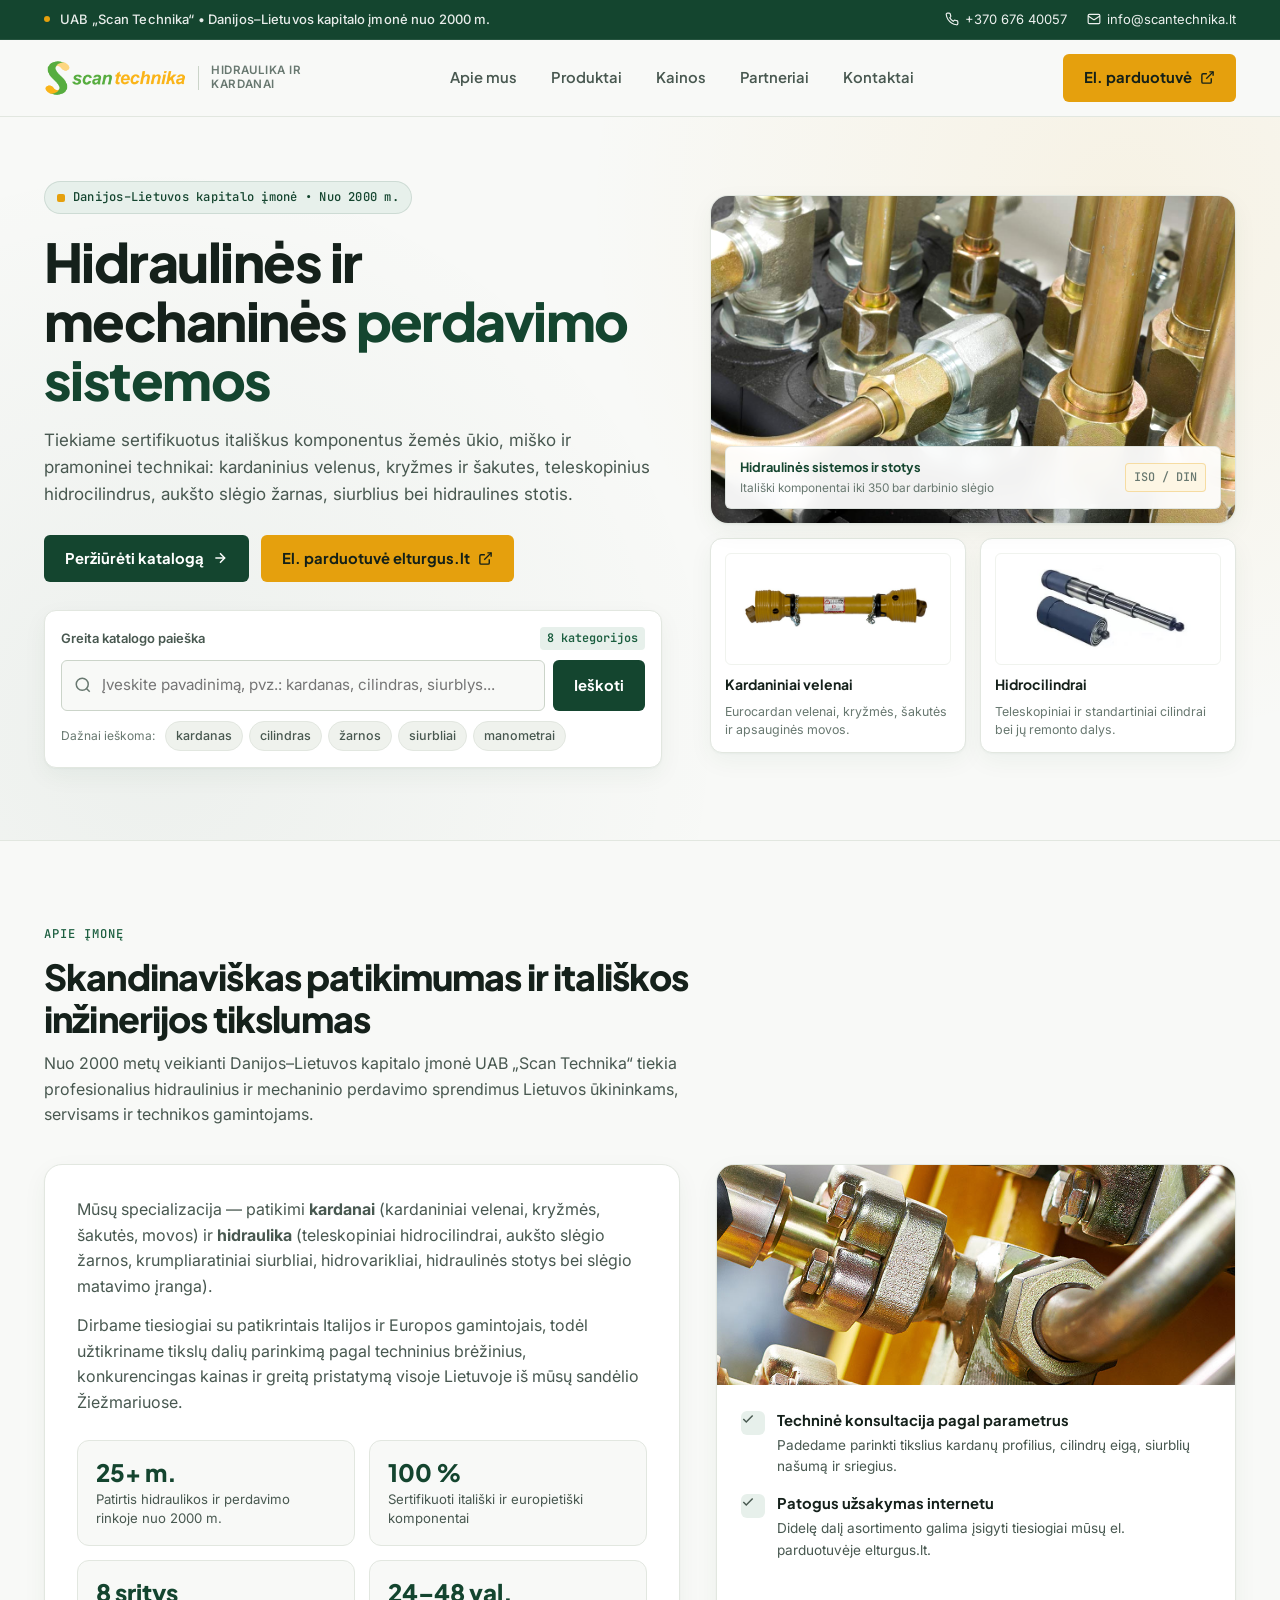
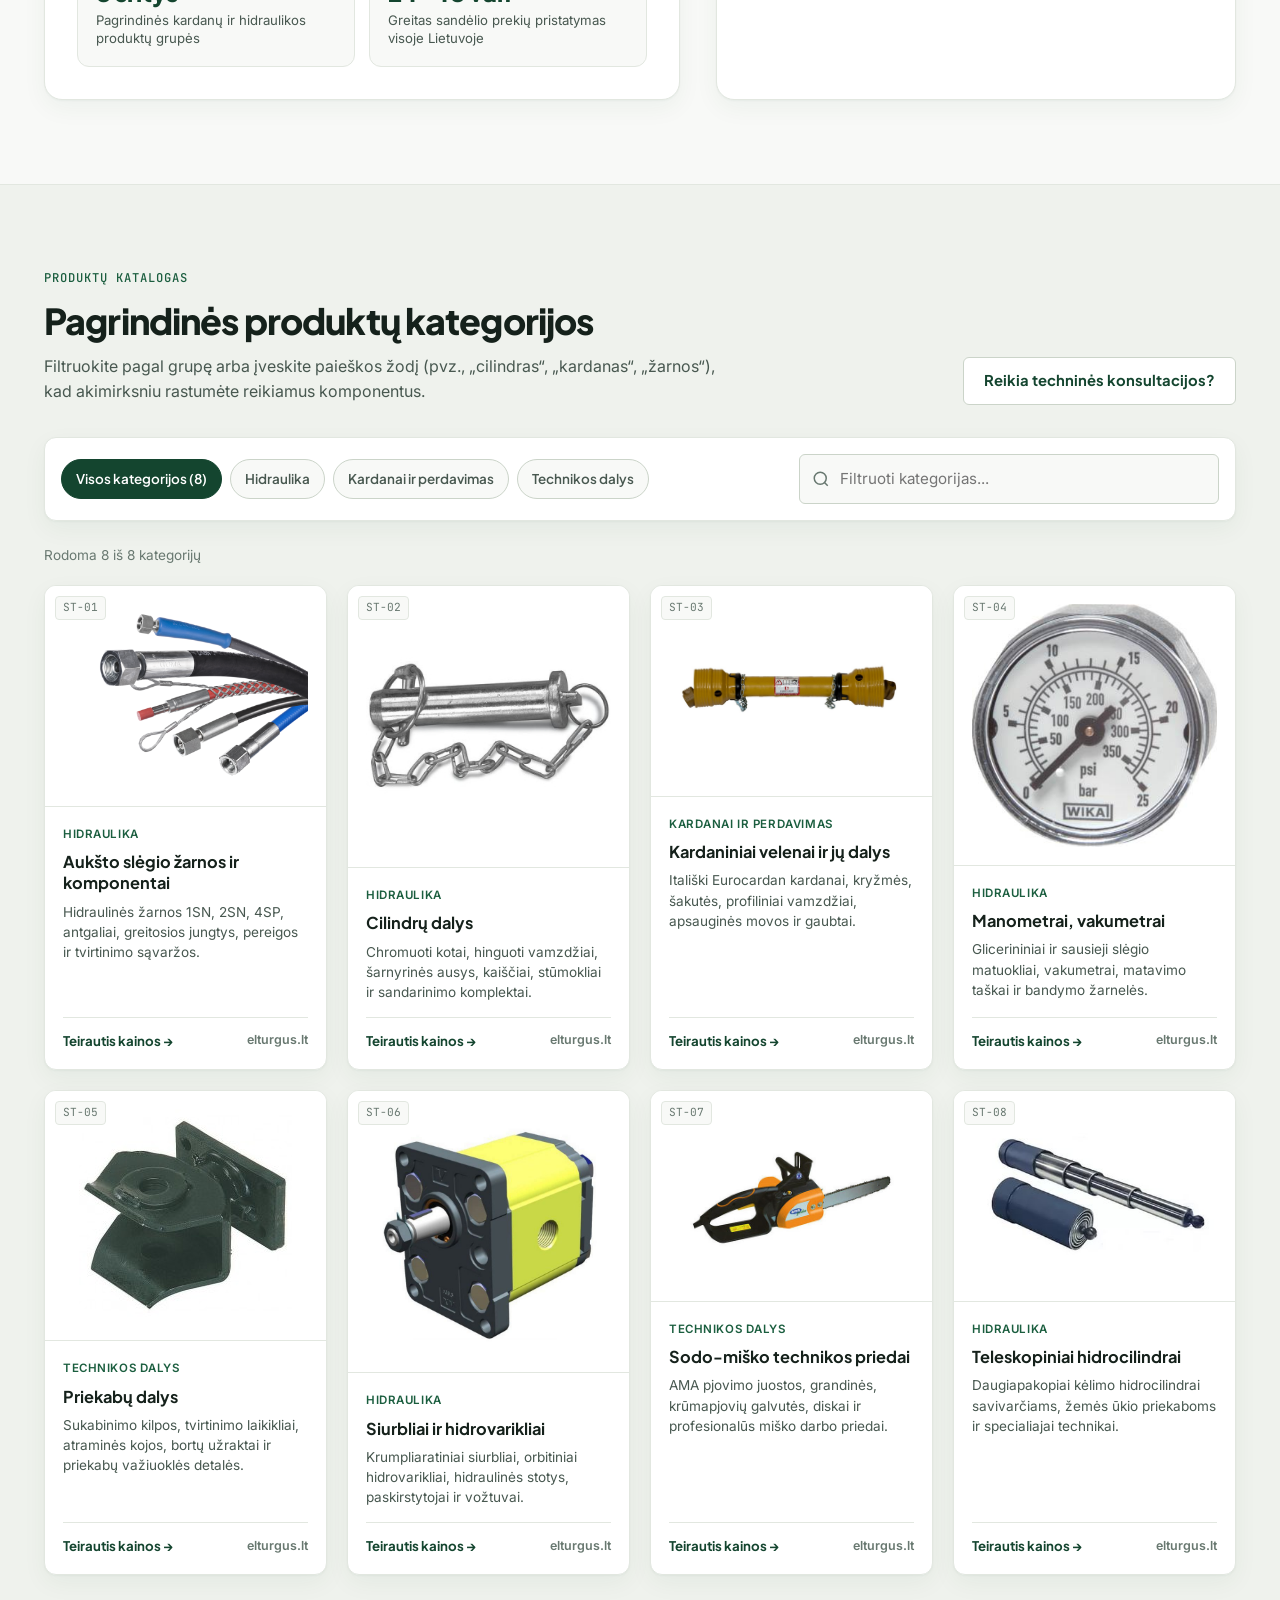
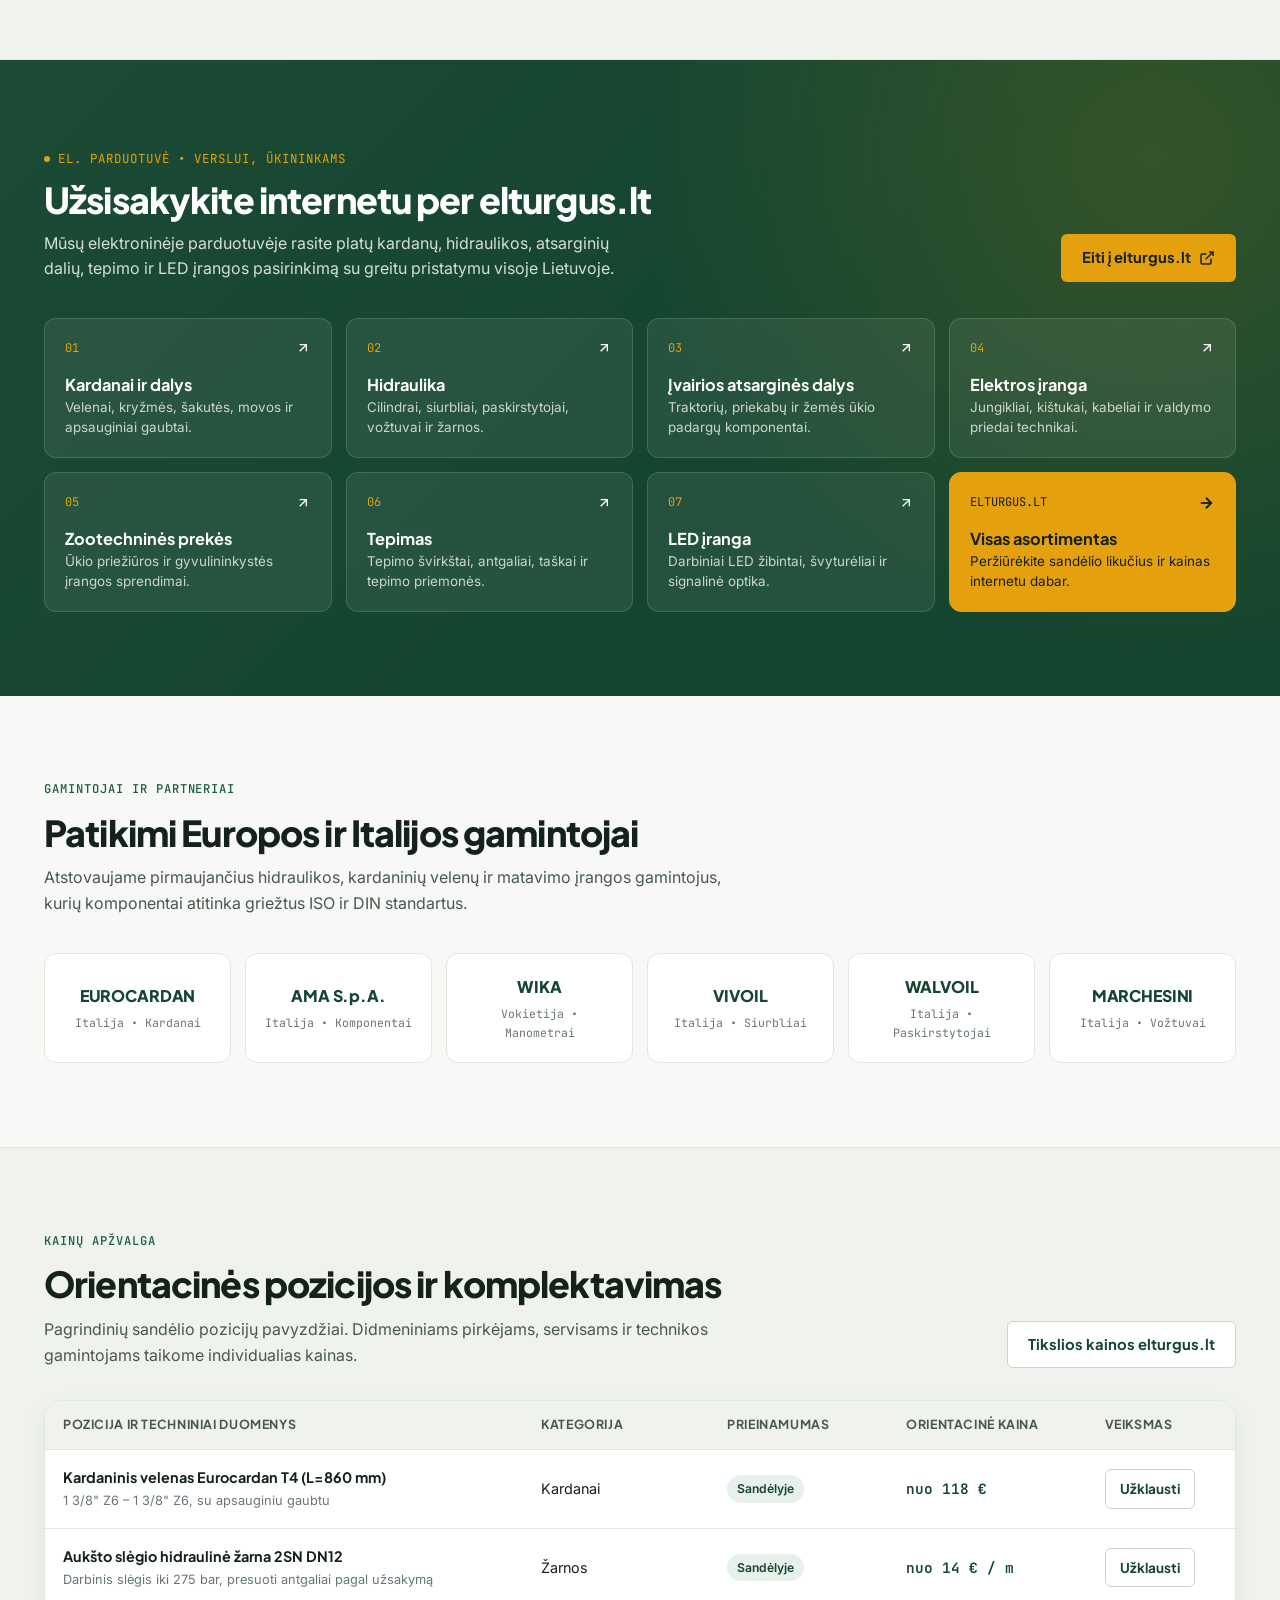
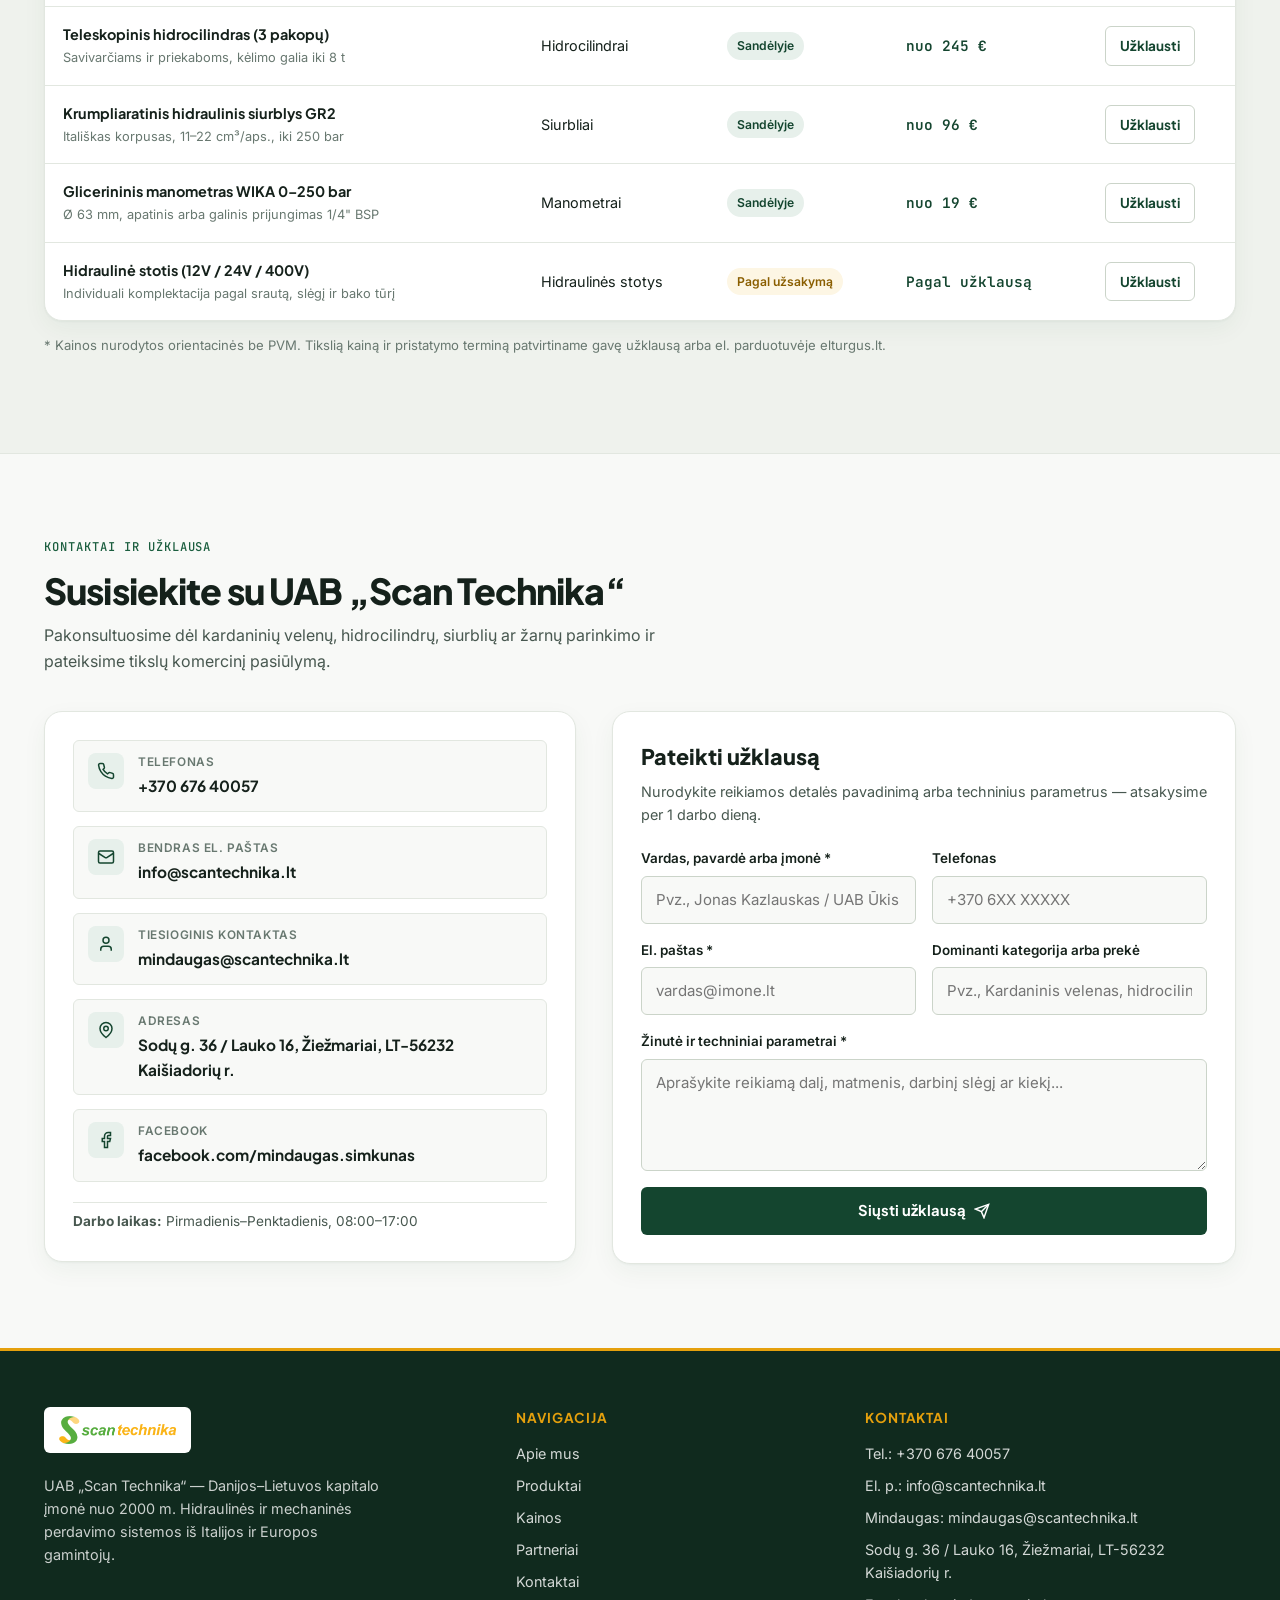
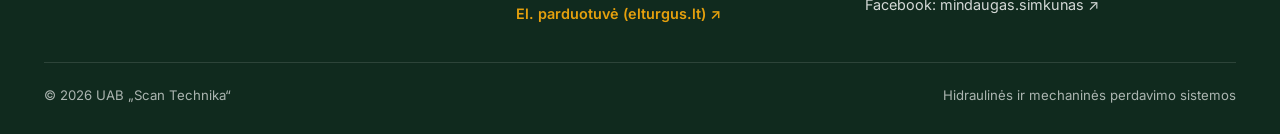
==== variant-2-nordic/index.html @ 7c540384 "Scantechnika 4 design concepts preview" ====
<!DOCTYPE html>
<html lang="lt">
<head>
  <meta charset="UTF-8" />
  <meta name="viewport" content="width=device-width, initial-scale=1.0" />
  <title>UAB „Scan Technika“ — Hidraulinės ir mechaninės perdavimo sistemos</title>
  <meta name="description" content="UAB „Scan Technika“ — Danijos–Lietuvos kapitalo įmonė nuo 2000 m. Itališki hidraulikos komponentai, kardaniniai velenai, hidrocilindrai, aukšto slėgio žarnos ir siurbliai." />
  <link rel="preconnect" href="https://fonts.googleapis.com" />
  <link rel="preconnect" href="https://fonts.gstatic.com" crossorigin />
  <link href="https://fonts.googleapis.com/css2?family=Inter:wght@400;500;600&family=JetBrains+Mono:wght@400;500&family=Plus+Jakarta+Sans:wght@500;600;700;800&display=swap" rel="stylesheet" />
  <style>
    :root {
      --bg-canvas: #F8F9F7;
      --bg-surface: #FFFFFF;
      --bg-stone: #EFF2ED;
      --bg-sage: #E7F0EB;
      --green-deep: #14452F;
      --green-mid: #1B5E3F;
      --green-soft: #26734F;
      --amber: #E5A00D;
      --amber-hover: #CC8D08;
      --amber-tint: #FDF6E4;
      --ink-primary: #15211B;
      --ink-secondary: #485850;
      --ink-muted: #687870;
      --border-light: #E2E7E0;
      --border-strong: #CBD4C9;
      --radius-sm: 6px;
      --radius-md: 12px;
      --radius-lg: 18px;
      --shadow-card: 0 1px 2px rgba(20, 69, 47, 0.04), 0 8px 24px rgba(20, 69, 47, 0.05);
      --shadow-hover: 0 12px 32px rgba(20, 69, 47, 0.11);
      --font-display: 'Plus Jakarta Sans', -apple-system, BlinkMacSystemFont, 'Segoe UI', sans-serif;
      --font-body: 'Inter', -apple-system, BlinkMacSystemFont, 'Segoe UI', sans-serif;
      --font-mono: 'JetBrains Mono', ui-monospace, SFMono-Regular, monospace;
      --container: 1240px;
    }

    *, *::before, *::after {
      box-sizing: border-box;
    }

    html {
      scroll-behavior: smooth;
      -webkit-text-size-adjust: 100%;
    }

    body {
      margin: 0;
      font-family: var(--font-body);
      color: var(--ink-primary);
      background-color: var(--bg-canvas);
      line-height: 1.6;
      overflow-x: hidden;
    }

    img {
      max-width: 100%;
      height: auto;
      display: block;
    }

    a {
      color: inherit;
      text-decoration: none;
    }

    button, input, select, textarea {
      font: inherit;
    }

    .container {
      width: 100%;
      max-width: var(--container);
      margin-inline: auto;
      padding-inline: 24px;
    }

    /* Skip link */
    .skip-link {
      position: absolute;
      left: -9999px;
      top: 0;
      background: var(--green-deep);
      color: #fff;
      padding: 10px 16px;
      z-index: 1000;
      font-weight: 600;
    }
    .skip-link:focus {
      left: 16px;
      top: 16px;
      border-radius: var(--radius-sm);
    }

    /* Top utility strip */
    .topbar {
      background-color: var(--green-deep);
      color: rgba(255, 255, 255, 0.9);
      font-size: 0.8125rem;
      border-bottom: 1px solid rgba(255, 255, 255, 0.08);
    }

    .topbar-inner {
      display: flex;
      align-items: center;
      justify-content: space-between;
      gap: 16px;
      padding-block: 9px;
      flex-wrap: wrap;
    }

    .topbar-heritage {
      display: inline-flex;
      align-items: center;
      gap: 10px;
      font-weight: 500;
      letter-spacing: 0.01em;
    }

    .topbar-dot {
      width: 6px;
      height: 6px;
      border-radius: 50%;
      background: var(--amber);
      flex-shrink: 0;
    }

    .topbar-contacts {
      display: flex;
      align-items: center;
      gap: 20px;
      flex-wrap: wrap;
    }

    .topbar-link {
      display: inline-flex;
      align-items: center;
      gap: 6px;
      color: rgba(255, 255, 255, 0.92);
      transition: color 0.18s ease;
    }

    .topbar-link:hover {
      color: var(--amber);
    }

    /* Header */
    .site-header {
      position: sticky;
      top: 0;
      z-index: 100;
      background: rgba(248, 249, 247, 0.94);
      backdrop-filter: blur(12px);
      -webkit-backdrop-filter: blur(12px);
      border-bottom: 1px solid var(--border-light);
    }

    .header-inner {
      display: flex;
      align-items: center;
      justify-content: space-between;
      gap: 24px;
      min-height: 76px;
    }

    .brand {
      display: inline-flex;
      align-items: center;
      gap: 12px;
      flex-shrink: 0;
    }

    .brand img {
      height: 36px;
      width: auto;
      object-fit: contain;
    }

    .brand-divider {
      width: 1px;
      height: 24px;
      background: var(--border-strong);
      display: none;
    }

    .brand-sub {
      font-size: 0.72rem;
      font-weight: 600;
      color: var(--ink-muted);
      letter-spacing: 0.04em;
      text-transform: uppercase;
      line-height: 1.2;
      display: none;
    }

    @media (min-width: 1120px) {
      .brand-divider, .brand-sub {
        display: block;
      }
    }

    .desktop-nav {
      display: none;
      align-items: center;
      gap: 6px;
    }

    .desktop-nav a {
      padding: 8px 14px;
      font-family: var(--font-display);
      font-size: 0.925rem;
      font-weight: 600;
      color: var(--ink-secondary);
      border-radius: var(--radius-sm);
      transition: color 0.18s ease, background-color 0.18s ease;
    }

    .desktop-nav a:hover,
    .desktop-nav a:focus-visible {
      color: var(--green-deep);
      background-color: var(--bg-sage);
      outline: none;
    }

    .header-actions {
      display: flex;
      align-items: center;
      gap: 12px;
    }

    /* Buttons */
    .btn {
      display: inline-flex;
      align-items: center;
      justify-content: center;
      gap: 8px;
      padding: 11px 20px;
      font-family: var(--font-display);
      font-size: 0.925rem;
      font-weight: 700;
      border-radius: var(--radius-sm);
      border: 1px solid transparent;
      cursor: pointer;
      transition: background-color 0.18s ease, color 0.18s ease, border-color 0.18s ease, transform 0.15s ease, box-shadow 0.18s ease;
      white-space: nowrap;
    }

    .btn:focus-visible {
      outline: 2px solid var(--green-deep);
      outline-offset: 2px;
    }

    .btn-primary {
      background-color: var(--green-deep);
      color: #FFFFFF;
    }

    .btn-primary:hover {
      background-color: var(--green-mid);
      transform: translateY(-1px);
      box-shadow: 0 6px 16px rgba(20, 69, 47, 0.18);
    }

    .btn-amber {
      background-color: var(--amber);
      color: #142018;
    }

    .btn-amber:hover {
      background-color: var(--amber-hover);
      transform: translateY(-1px);
      box-shadow: 0 6px 18px rgba(229, 160, 13, 0.28);
    }

    .btn-outline {
      background-color: var(--bg-surface);
      color: var(--green-deep);
      border-color: var(--border-strong);
    }

    .btn-outline:hover {
      border-color: var(--green-deep);
      background-color: var(--bg-sage);
    }

    .btn-sm {
      padding: 8px 14px;
      font-size: 0.85rem;
    }

    .header-eshop-desktop {
      display: none;
    }

    /* Hamburger button */
    .menu-toggle {
      display: inline-flex;
      align-items: center;
      justify-content: center;
      width: 44px;
      height: 44px;
      border-radius: var(--radius-sm);
      border: 1px solid var(--border-strong);
      background: var(--bg-surface);
      color: var(--green-deep);
      cursor: pointer;
      transition: background-color 0.18s ease, border-color 0.18s ease;
    }

    .menu-toggle:hover {
      background: var(--bg-sage);
      border-color: var(--green-deep);
    }

    .menu-toggle svg {
      width: 22px;
      height: 22px;
    }

    @media (min-width: 960px) {
      .desktop-nav {
        display: flex;
      }
      .header-eshop-desktop {
        display: inline-flex;
      }
      .menu-toggle {
        display: none;
      }
    }

    /* Mobile drawer */
    .mobile-drawer {
      display: none;
      background: var(--bg-surface);
      border-bottom: 1px solid var(--border-light);
      box-shadow: 0 18px 36px rgba(20, 69, 47, 0.12);
    }

    .mobile-drawer.is-open {
      display: block;
    }

    .mobile-nav-list {
      list-style: none;
      margin: 0;
      padding: 16px 0;
      display: flex;
      flex-direction: column;
      gap: 4px;
    }

    .mobile-nav-list a {
      display: block;
      padding: 12px 14px;
      font-family: var(--font-display);
      font-weight: 600;
      font-size: 1rem;
      color: var(--ink-primary);
      border-radius: var(--radius-sm);
    }

    .mobile-nav-list a:hover {
      background: var(--bg-sage);
      color: var(--green-deep);
    }

    .mobile-drawer-actions {
      display: flex;
      flex-direction: column;
      gap: 10px;
      padding: 12px 0 22px;
      border-top: 1px solid var(--border-light);
    }

    .mobile-drawer-actions .btn {
      width: 100%;
    }

    /* Hero section */
    .hero {
      padding-block: 44px 56px;
      border-bottom: 1px solid var(--border-light);
      background:
        radial-gradient(circle at 88% 12%, rgba(229, 160, 13, 0.08), transparent 42%),
        radial-gradient(circle at 12% 85%, rgba(20, 69, 47, 0.05), transparent 45%),
        var(--bg-canvas);
    }

    @media (min-width: 960px) {
      .hero {
        padding-block: 64px 72px;
      }
    }

    .hero-grid {
      display: grid;
      grid-template-columns: 1fr;
      gap: 40px;
      align-items: center;
    }

    @media (min-width: 960px) {
      .hero-grid {
        grid-template-columns: 1.08fr 0.92fr;
        gap: 48px;
      }
    }

    .eyebrow {
      display: inline-flex;
      align-items: center;
      gap: 8px;
      padding: 6px 12px;
      border-radius: 999px;
      background: var(--bg-sage);
      color: var(--green-deep);
      font-family: var(--font-mono);
      font-size: 0.76rem;
      font-weight: 500;
      letter-spacing: 0.02em;
      margin-bottom: 18px;
      border: 1px solid rgba(20, 69, 47, 0.12);
    }

    .eyebrow-bar {
      width: 8px;
      height: 8px;
      border-radius: 2px;
      background: var(--amber);
    }

    .hero h1 {
      margin: 0 0 18px;
      font-family: var(--font-display);
      font-size: clamp(2rem, 4.2vw, 3.35rem);
      font-weight: 800;
      line-height: 1.1;
      letter-spacing: -0.028em;
      color: var(--ink-primary);
    }

    .hero h1 span {
      color: var(--green-deep);
    }

    .hero-lead {
      margin: 0 0 26px;
      font-size: 1.0625rem;
      color: var(--ink-secondary);
      max-width: 56ch;
    }

    .hero-ctas {
      display: flex;
      flex-wrap: wrap;
      gap: 12px;
      margin-bottom: 28px;
    }

    /* Hero live search box */
    .hero-search-card {
      background: var(--bg-surface);
      border: 1px solid var(--border-light);
      border-radius: var(--radius-md);
      padding: 16px;
      box-shadow: var(--shadow-card);
    }

    .hero-search-label {
      display: flex;
      align-items: center;
      justify-content: space-between;
      gap: 8px;
      font-size: 0.8125rem;
      font-weight: 600;
      color: var(--ink-secondary);
      margin-bottom: 10px;
    }

    .hero-search-label code {
      font-family: var(--font-mono);
      font-size: 0.74rem;
      color: var(--green-mid);
      background: var(--bg-sage);
      padding: 2px 7px;
      border-radius: 4px;
    }

    .search-input-row {
      display: flex;
      gap: 8px;
      align-items: stretch;
    }

    .search-field-wrap {
      position: relative;
      flex: 1;
      min-width: 0;
    }

    .search-icon {
      position: absolute;
      left: 13px;
      top: 50%;
      transform: translateY(-50%);
      width: 18px;
      height: 18px;
      color: var(--ink-muted);
      pointer-events: none;
    }

    .search-input {
      width: 100%;
      padding: 12px 14px 12px 40px;
      border: 1px solid var(--border-strong);
      border-radius: var(--radius-sm);
      background: var(--bg-canvas);
      color: var(--ink-primary);
      font-size: 0.95rem;
      transition: border-color 0.18s ease, background-color 0.18s ease, box-shadow 0.18s ease;
    }

    .search-input:focus {
      outline: none;
      border-color: var(--green-deep);
      background: #FFFFFF;
      box-shadow: 0 0 0 3px rgba(20, 69, 47, 0.12);
    }

    .quick-tags {
      display: flex;
      flex-wrap: wrap;
      align-items: center;
      gap: 6px;
      margin-top: 10px;
    }

    .quick-tags-label {
      font-size: 0.75rem;
      color: var(--ink-muted);
      margin-right: 4px;
    }

    .tag-chip {
      border: 1px solid var(--border-light);
      background: var(--bg-stone);
      color: var(--ink-secondary);
      font-size: 0.78rem;
      font-weight: 500;
      padding: 4px 10px;
      border-radius: 999px;
      cursor: pointer;
      transition: background-color 0.15s ease, color 0.15s ease, border-color 0.15s ease;
    }

    .tag-chip:hover {
      background: var(--bg-sage);
      color: var(--green-deep);
      border-color: rgba(20, 69, 47, 0.25);
    }

    /* Hero visual composition */
    .hero-visual {
      display: grid;
      grid-template-columns: 1fr 1fr;
      gap: 14px;
    }

    .hero-photo-main {
      grid-column: 1 / -1;
      position: relative;
      border-radius: var(--radius-lg);
      overflow: hidden;
      background: #FFFFFF;
      border: 1px solid var(--border-light);
      box-shadow: var(--shadow-card);
      aspect-ratio: 16 / 10;
    }

    .hero-photo-main img {
      width: 100%;
      height: 100%;
      object-fit: cover;
      filter: brightness(1.03) contrast(1.02);
    }

    .hero-photo-caption {
      position: absolute;
      left: 14px;
      right: 14px;
      bottom: 14px;
      display: flex;
      align-items: center;
      justify-content: space-between;
      gap: 12px;
      padding: 10px 14px;
      background: rgba(255, 255, 255, 0.94);
      backdrop-filter: blur(8px);
      border-radius: var(--radius-sm);
      border: 1px solid rgba(20, 69, 47, 0.1);
      font-size: 0.8rem;
    }

    .hero-photo-caption strong {
      font-family: var(--font-display);
      color: var(--green-deep);
      display: block;
    }

    .hero-photo-caption span {
      color: var(--ink-muted);
      font-size: 0.74rem;
    }

    .hero-badge-mono {
      font-family: var(--font-mono);
      font-size: 0.72rem;
      font-weight: 500;
      background: var(--amber-tint);
      color: #8A5E00;
      padding: 4px 8px;
      border-radius: 4px;
      border: 1px solid rgba(229, 160, 13, 0.3);
      white-space: nowrap;
    }

    .hero-mini-card {
      background: var(--bg-surface);
      border: 1px solid var(--border-light);
      border-radius: var(--radius-md);
      padding: 14px;
      box-shadow: var(--shadow-card);
      display: flex;
      flex-direction: column;
      gap: 10px;
    }

    .hero-mini-stage {
      background: #FFFFFF;
      border-radius: var(--radius-sm);
      height: 112px;
      display: flex;
      align-items: center;
      justify-content: center;
      padding: 8px;
      border: 1px solid #F0F3EE;
    }

    .hero-mini-stage img {
      max-height: 100%;
      max-width: 100%;
      object-fit: contain;
    }

    .hero-mini-card h2 {
      margin: 0;
      font-family: var(--font-display);
      font-size: 0.875rem;
      font-weight: 700;
      color: var(--ink-primary);
      line-height: 1.3;
    }

    .hero-mini-card p {
      margin: 0;
      font-size: 0.775rem;
      color: var(--ink-muted);
      line-height: 1.4;
    }

    /* Section chrome */
    .section {
      padding-block: 64px;
    }

    @media (min-width: 960px) {
      .section {
        padding-block: 84px;
      }
    }

    .section-stone {
      background: var(--bg-stone);
      border-top: 1px solid var(--border-light);
      border-bottom: 1px solid var(--border-light);
    }

    .section-header {
      display: flex;
      flex-direction: column;
      gap: 12px;
      margin-bottom: 36px;
      max-width: 68ch;
    }

    .section-header-row {
      display: flex;
      flex-wrap: wrap;
      align-items: flex-end;
      justify-content: space-between;
      gap: 20px;
      margin-bottom: 32px;
    }

    .section-kicker {
      font-family: var(--font-mono);
      font-size: 0.76rem;
      font-weight: 500;
      text-transform: uppercase;
      letter-spacing: 0.08em;
      color: var(--green-mid);
    }

    .section-title {
      margin: 0;
      font-family: var(--font-display);
      font-size: clamp(1.6rem, 2.8vw, 2.35rem);
      font-weight: 800;
      letter-spacing: -0.024em;
      line-height: 1.16;
      color: var(--ink-primary);
    }

    .section-desc {
      margin: 0;
      color: var(--ink-secondary);
      font-size: 1rem;
    }

    /* About & Heritage Strip */
    .heritage-grid {
      display: grid;
      grid-template-columns: 1fr;
      gap: 28px;
      align-items: stretch;
    }

    @media (min-width: 960px) {
      .heritage-grid {
        grid-template-columns: 1.1fr 0.9fr;
        gap: 36px;
      }
    }

    .heritage-story {
      background: var(--bg-surface);
      border: 1px solid var(--border-light);
      border-radius: var(--radius-lg);
      padding: 32px;
      display: flex;
      flex-direction: column;
      justify-content: space-between;
      gap: 24px;
      box-shadow: var(--shadow-card);
    }

    .heritage-metrics {
      display: grid;
      grid-template-columns: repeat(2, 1fr);
      gap: 14px;
    }

    .metric-box {
      background: var(--bg-canvas);
      border: 1px solid var(--border-light);
      border-radius: var(--radius-md);
      padding: 18px;
    }

    .metric-val {
      font-family: var(--font-display);
      font-size: 1.5rem;
      font-weight: 800;
      color: var(--green-deep);
      line-height: 1.15;
      margin-bottom: 4px;
    }

    .metric-label {
      font-size: 0.825rem;
      color: var(--ink-secondary);
      line-height: 1.4;
    }

    .heritage-media-card {
      background: var(--bg-surface);
      border: 1px solid var(--border-light);
      border-radius: var(--radius-lg);
      overflow: hidden;
      display: flex;
      flex-direction: column;
      box-shadow: var(--shadow-card);
    }

    .heritage-media-card img {
      width: 100%;
      height: 220px;
      object-fit: cover;
    }

    .heritage-pillars {
      padding: 24px;
      display: flex;
      flex-direction: column;
      gap: 14px;
      flex: 1;
    }

    .pillar-item {
      display: flex;
      gap: 12px;
      align-items: flex-start;
    }

    .pillar-dot {
      width: 24px;
      height: 24px;
      border-radius: 6px;
      background: var(--bg-sage);
      color: var(--green-deep);
      display: inline-flex;
      align-items: center;
      justify-content: center;
      flex-shrink: 0;
      margin-top: 2px;
    }

    .pillar-item strong {
      display: block;
      font-family: var(--font-display);
      font-size: 0.925rem;
      color: var(--ink-primary);
      margin-bottom: 2px;
    }

    .pillar-item span {
      font-size: 0.85rem;
      color: var(--ink-secondary);
      display: block;
    }

    /* Catalog Toolbar & Grid */
    .catalog-toolbar {
      background: var(--bg-surface);
      border: 1px solid var(--border-light);
      border-radius: var(--radius-md);
      padding: 16px;
      margin-bottom: 24px;
      display: flex;
      flex-direction: column;
      gap: 14px;
      box-shadow: var(--shadow-card);
    }

    @media (min-width: 860px) {
      .catalog-toolbar {
        flex-direction: row;
        align-items: center;
        justify-content: space-between;
      }
    }

    .filter-pills {
      display: flex;
      flex-wrap: wrap;
      gap: 8px;
    }

    .filter-pill {
      padding: 8px 14px;
      border-radius: 999px;
      border: 1px solid var(--border-strong);
      background: var(--bg-canvas);
      color: var(--ink-secondary);
      font-family: var(--font-display);
      font-size: 0.84rem;
      font-weight: 600;
      cursor: pointer;
      transition: all 0.16s ease;
    }

    .filter-pill:hover {
      border-color: var(--green-deep);
      color: var(--green-deep);
    }

    .filter-pill.is-active {
      background: var(--green-deep);
      border-color: var(--green-deep);
      color: #FFFFFF;
    }

    .catalog-search-wrap {
      display: flex;
      align-items: center;
      gap: 10px;
      flex: 1;
      max-width: 420px;
    }

    .catalog-meta-bar {
      display: flex;
      align-items: center;
      justify-content: space-between;
      gap: 12px;
      margin-bottom: 18px;
      font-size: 0.85rem;
      color: var(--ink-muted);
      flex-wrap: wrap;
    }

    .reset-link {
      background: none;
      border: none;
      color: var(--green-deep);
      font-weight: 600;
      cursor: pointer;
      padding: 0;
      text-decoration: underline;
      display: none;
    }

    .reset-link.is-visible {
      display: inline;
    }

    .catalog-grid {
      display: grid;
      grid-template-columns: 1fr;
      gap: 20px;
    }

    @media (min-width: 600px) {
      .catalog-grid {
        grid-template-columns: repeat(2, 1fr);
      }
    }

    @media (min-width: 1040px) {
      .catalog-grid {
        grid-template-columns: repeat(4, 1fr);
      }
    }

    .product-card {
      background: var(--bg-surface);
      border: 1px solid var(--border-light);
      border-radius: var(--radius-md);
      overflow: hidden;
      display: flex;
      flex-direction: column;
      transition: transform 0.2s ease, box-shadow 0.2s ease, border-color 0.2s ease;
      box-shadow: var(--shadow-card);
    }

    .product-card:hover {
      transform: translateY(-3px);
      box-shadow: var(--shadow-hover);
      border-color: rgba(20, 69, 47, 0.28);
    }

    .product-card.is-hidden {
      display: none;
    }

    .product-stage {
      position: relative;
      background: #FFFFFF;
      aspect-ratio: 4 / 3;
      padding: 18px;
      display: flex;
      align-items: center;
      justify-content: center;
      border-bottom: 1px solid var(--border-light);
    }

    .product-stage img {
      max-height: 100%;
      max-width: 100%;
      object-fit: contain;
      transition: transform 0.25s ease;
    }

    .product-card:hover .product-stage img {
      transform: scale(1.04);
    }

    .product-code {
      position: absolute;
      top: 10px;
      left: 10px;
      font-family: var(--font-mono);
      font-size: 0.7rem;
      color: var(--ink-muted);
      background: var(--bg-canvas);
      border: 1px solid var(--border-light);
      padding: 2px 7px;
      border-radius: 4px;
    }

    .product-body {
      padding: 18px;
      display: flex;
      flex-direction: column;
      gap: 8px;
      flex: 1;
    }

    .product-group-tag {
      font-size: 0.72rem;
      font-weight: 600;
      color: var(--green-mid);
      text-transform: uppercase;
      letter-spacing: 0.05em;
    }

    .product-title {
      margin: 0;
      font-family: var(--font-display);
      font-size: 1.02rem;
      font-weight: 700;
      line-height: 1.3;
      color: var(--ink-primary);
    }

    .product-desc {
      margin: 0;
      font-size: 0.85rem;
      color: var(--ink-secondary);
      line-height: 1.5;
      flex: 1;
    }

    .product-actions {
      display: flex;
      align-items: center;
      justify-content: space-between;
      gap: 8px;
      padding-top: 12px;
      margin-top: 6px;
      border-top: 1px solid var(--border-light);
    }

    .card-link-inquire {
      background: none;
      border: none;
      padding: 0;
      color: var(--green-deep);
      font-family: var(--font-display);
      font-size: 0.83rem;
      font-weight: 700;
      cursor: pointer;
      display: inline-flex;
      align-items: center;
      gap: 5px;
    }

    .card-link-inquire:hover {
      color: var(--amber-hover);
    }

    .card-link-shop {
      font-size: 0.78rem;
      font-weight: 600;
      color: var(--ink-muted);
    }

    .card-link-shop:hover {
      color: var(--green-deep);
      text-decoration: underline;
    }

    .empty-state {
      display: none;
      text-align: center;
      padding: 48px 24px;
      background: var(--bg-surface);
      border: 1px dashed var(--border-strong);
      border-radius: var(--radius-md);
    }

    .empty-state.is-visible {
      display: block;
    }

    .empty-state h3 {
      margin: 0 0 8px;
      font-family: var(--font-display);
      color: var(--ink-primary);
    }

    .empty-state p {
      margin: 0 0 18px;
      color: var(--ink-secondary);
    }

    /* Elturgus E-Shop Band */
    .eshop-band {
      background: var(--green-deep);
      color: #FFFFFF;
      position: relative;
      overflow: hidden;
    }

    .eshop-band::before {
      content: '';
      position: absolute;
      inset: 0;
      background:
        radial-gradient(circle at 90% 15%, rgba(229, 160, 13, 0.16), transparent 40%),
        linear-gradient(135deg, rgba(255, 255, 255, 0.03) 0%, transparent 60%);
      pointer-events: none;
    }

    .eshop-inner {
      position: relative;
      z-index: 1;
    }

    .eshop-header {
      display: flex;
      flex-wrap: wrap;
      align-items: flex-end;
      justify-content: space-between;
      gap: 24px;
      margin-bottom: 36px;
    }

    .eshop-kicker {
      display: inline-flex;
      align-items: center;
      gap: 8px;
      font-family: var(--font-mono);
      font-size: 0.78rem;
      color: var(--amber);
      text-transform: uppercase;
      letter-spacing: 0.08em;
      margin-bottom: 10px;
    }

    .eshop-band .section-title {
      color: #FFFFFF;
    }

    .eshop-band .section-desc {
      color: rgba(255, 255, 255, 0.82);
      max-width: 58ch;
      margin-top: 10px;
    }

    .eshop-grid {
      display: grid;
      grid-template-columns: 1fr;
      gap: 14px;
    }

    @media (min-width: 560px) {
      .eshop-grid {
        grid-template-columns: repeat(2, 1fr);
      }
    }

    @media (min-width: 960px) {
      .eshop-grid {
        grid-template-columns: repeat(4, 1fr);
      }
    }

    .eshop-cat-card {
      background: rgba(255, 255, 255, 0.07);
      border: 1px solid rgba(255, 255, 255, 0.14);
      border-radius: var(--radius-md);
      padding: 20px;
      display: flex;
      flex-direction: column;
      justify-content: space-between;
      gap: 14px;
      transition: background-color 0.18s ease, border-color 0.18s ease, transform 0.18s ease;
    }

    .eshop-cat-card:hover {
      background: rgba(255, 255, 255, 0.12);
      border-color: var(--amber);
      transform: translateY(-2px);
    }

    .eshop-cat-top {
      display: flex;
      align-items: center;
      justify-content: space-between;
      gap: 10px;
    }

    .eshop-cat-num {
      font-family: var(--font-mono);
      font-size: 0.75rem;
      color: var(--amber);
    }

    .eshop-cat-card h3 {
      margin: 0;
      font-family: var(--font-display);
      font-size: 1.02rem;
      font-weight: 700;
      color: #FFFFFF;
    }

    .eshop-cat-card p {
      margin: 0;
      font-size: 0.84rem;
      color: rgba(255, 255, 255, 0.76);
      line-height: 1.45;
    }

    .eshop-cat-cta-card {
      background: var(--amber);
      color: #142018;
      border-color: var(--amber);
    }

    .eshop-cat-cta-card:hover {
      background: var(--amber-hover);
      border-color: var(--amber-hover);
    }

    .eshop-cat-cta-card h3,
    .eshop-cat-cta-card p,
    .eshop-cat-cta-card .eshop-cat-num {
      color: #142018;
    }

    /* Partners */
    .partners-grid {
      display: grid;
      grid-template-columns: repeat(2, 1fr);
      gap: 14px;
    }

    @media (min-width: 768px) {
      .partners-grid {
        grid-template-columns: repeat(3, 1fr);
      }
    }

    @media (min-width: 1080px) {
      .partners-grid {
        grid-template-columns: repeat(6, 1fr);
      }
    }

    .partner-card {
      background: var(--bg-surface);
      border: 1px solid var(--border-light);
      border-radius: var(--radius-md);
      padding: 20px 16px;
      text-align: center;
      display: flex;
      flex-direction: column;
      align-items: center;
      justify-content: center;
      gap: 6px;
      transition: border-color 0.18s ease, box-shadow 0.18s ease;
    }

    .partner-card:hover {
      border-color: var(--green-mid);
      box-shadow: var(--shadow-card);
    }

    .partner-name {
      font-family: var(--font-display);
      font-weight: 800;
      font-size: 1rem;
      color: var(--green-deep);
      letter-spacing: -0.01em;
    }

    .partner-origin {
      font-family: var(--font-mono);
      font-size: 0.72rem;
      color: var(--ink-muted);
    }

    /* Responsive Prices Table (Zero overflow on 375px mobile!) */
    .price-card-wrap {
      background: var(--bg-surface);
      border: 1px solid var(--border-light);
      border-radius: var(--radius-lg);
      overflow: hidden;
      box-shadow: var(--shadow-card);
    }

    .price-table {
      width: 100%;
      border-collapse: collapse;
      text-align: left;
    }

    .price-table thead {
      background: var(--bg-stone);
      border-bottom: 1px solid var(--border-light);
    }

    .price-table th {
      padding: 14px 18px;
      font-family: var(--font-display);
      font-size: 0.78rem;
      font-weight: 700;
      text-transform: uppercase;
      letter-spacing: 0.05em;
      color: var(--ink-secondary);
    }

    .price-table td {
      padding: 16px 18px;
      border-bottom: 1px solid var(--border-light);
      font-size: 0.9rem;
      color: var(--ink-primary);
      vertical-align: middle;
    }

    .price-table tbody tr:last-child td {
      border-bottom: none;
    }

    .price-table tbody tr:hover {
      background: #FAFBF9;
    }

    .price-item-name {
      font-family: var(--font-display);
      font-weight: 700;
      color: var(--ink-primary);
      display: block;
    }

    .price-item-spec {
      font-size: 0.8rem;
      color: var(--ink-muted);
      display: block;
      margin-top: 2px;
    }

    .status-badge {
      display: inline-flex;
      align-items: center;
      gap: 6px;
      padding: 4px 10px;
      border-radius: 999px;
      font-size: 0.76rem;
      font-weight: 600;
      white-space: nowrap;
    }

    .status-in-stock {
      background: var(--bg-sage);
      color: var(--green-deep);
    }

    .status-order {
      background: var(--amber-tint);
      color: #8A5E00;
    }

    .price-val {
      font-family: var(--font-mono);
      font-weight: 600;
      color: var(--green-deep);
      white-space: nowrap;
    }

    /* Stacked responsive table on small viewports — ZERO horizontal overflow */
    @media (max-width: 760px) {
      .price-table thead {
        display: none;
      }
      .price-table,
      .price-table tbody,
      .price-table tr,
      .price-table td {
        display: block;
        width: 100%;
      }
      .price-table tr {
        padding: 16px;
        border-bottom: 1px solid var(--border-light);
      }
      .price-table tbody tr:last-child {
        border-bottom: none;
      }
      .price-table td {
        padding: 6px 0;
        border-bottom: none;
        display: flex;
        justify-content: space-between;
        align-items: center;
        gap: 12px;
        text-align: right;
      }
      .price-table td:first-child {
        display: block;
        text-align: left;
        padding-bottom: 10px;
        margin-bottom: 6px;
        border-bottom: 1px dashed var(--border-light);
      }
      .price-table td::before {
        content: attr(data-label);
        font-size: 0.76rem;
        font-weight: 600;
        color: var(--ink-muted);
        text-transform: uppercase;
        letter-spacing: 0.04em;
        text-align: left;
        flex-shrink: 0;
      }
      .price-table td:first-child::before,
      .price-table td:last-child::before {
        display: none;
      }
      .price-table td:last-child {
        padding-top: 10px;
        justify-content: flex-start;
      }
      .price-table td:last-child .btn {
        width: 100%;
      }
    }

    .price-footnote {
      margin-top: 14px;
      font-size: 0.82rem;
      color: var(--ink-muted);
    }

    /* Contacts & Form */
    .contact-grid {
      display: grid;
      grid-template-columns: 1fr;
      gap: 28px;
      align-items: start;
    }

    @media (min-width: 920px) {
      .contact-grid {
        grid-template-columns: 0.92fr 1.08fr;
        gap: 36px;
      }
    }

    .contact-info-card {
      background: var(--bg-surface);
      border: 1px solid var(--border-light);
      border-radius: var(--radius-lg);
      padding: 28px;
      box-shadow: var(--shadow-card);
      display: flex;
      flex-direction: column;
      gap: 20px;
    }

    .contact-list {
      display: flex;
      flex-direction: column;
      gap: 14px;
    }

    .contact-row {
      display: flex;
      align-items: flex-start;
      gap: 14px;
      padding: 12px 14px;
      border-radius: var(--radius-sm);
      background: var(--bg-canvas);
      border: 1px solid var(--border-light);
    }

    .contact-icon {
      width: 36px;
      height: 36px;
      border-radius: 8px;
      background: var(--bg-sage);
      color: var(--green-deep);
      display: inline-flex;
      align-items: center;
      justify-content: center;
      flex-shrink: 0;
    }

    .contact-row-label {
      font-size: 0.74rem;
      font-weight: 600;
      text-transform: uppercase;
      letter-spacing: 0.05em;
      color: var(--ink-muted);
      margin-bottom: 2px;
    }

    .contact-row-val {
      font-family: var(--font-display);
      font-weight: 700;
      font-size: 0.96rem;
      color: var(--ink-primary);
      word-break: break-word;
    }

    .contact-row a.contact-row-val:hover {
      color: var(--green-deep);
      text-decoration: underline;
    }

    .form-card {
      background: var(--bg-surface);
      border: 1px solid var(--border-light);
      border-radius: var(--radius-lg);
      padding: 28px;
      box-shadow: var(--shadow-card);
    }

    .form-card h3 {
      margin: 0 0 6px;
      font-family: var(--font-display);
      font-size: 1.35rem;
      font-weight: 800;
      color: var(--ink-primary);
    }

    .form-card-sub {
      margin: 0 0 22px;
      font-size: 0.9rem;
      color: var(--ink-secondary);
    }

    .form-grid {
      display: grid;
      grid-template-columns: 1fr;
      gap: 16px;
    }

    @media (min-width: 600px) {
      .form-grid-2 {
        display: grid;
        grid-template-columns: 1fr 1fr;
        gap: 16px;
      }
    }

    .field {
      display: flex;
      flex-direction: column;
      gap: 6px;
    }

    .field label {
      font-size: 0.84rem;
      font-weight: 600;
      color: var(--ink-primary);
    }

    .field input,
    .field select,
    .field textarea {
      width: 100%;
      padding: 11px 14px;
      border: 1px solid var(--border-strong);
      border-radius: var(--radius-sm);
      background: var(--bg-canvas);
      color: var(--ink-primary);
      font-size: 0.94rem;
      transition: border-color 0.18s ease, background-color 0.18s ease, box-shadow 0.18s ease;
    }

    .field input:focus,
    .field select:focus,
    .field textarea:focus {
      outline: none;
      border-color: var(--green-deep);
      background: #FFFFFF;
      box-shadow: 0 0 0 3px rgba(20, 69, 47, 0.12);
    }

    .field textarea {
      min-height: 112px;
      resize: vertical;
    }

    .form-status {
      display: none;
      padding: 14px 16px;
      border-radius: var(--radius-sm);
      font-size: 0.9rem;
      font-weight: 500;
      margin-top: 14px;
    }

    .form-status.is-success {
      display: block;
      background: var(--bg-sage);
      color: var(--green-deep);
      border: 1px solid rgba(20, 69, 47, 0.22);
    }

    .form-status.is-error {
      display: block;
      background: #FEF2F2;
      color: #991B1B;
      border: 1px solid #FECACA;
    }

    /* Footer */
    .site-footer {
      background: #102A1E;
      color: rgba(255, 255, 255, 0.82);
      padding-block: 56px 28px;
      border-top: 3px solid var(--amber);
    }

    .footer-grid {
      display: grid;
      grid-template-columns: 1fr;
      gap: 32px;
      padding-bottom: 36px;
      border-bottom: 1px solid rgba(255, 255, 255, 0.12);
    }

    @media (min-width: 768px) {
      .footer-grid {
        grid-template-columns: 1.4fr 1fr 1.2fr;
        gap: 40px;
      }
    }

    .footer-logo-wrap {
      display: inline-block;
      background: #FFFFFF;
      padding: 8px 14px;
      border-radius: var(--radius-sm);
      margin-bottom: 14px;
    }

    .footer-logo-wrap img {
      height: 30px;
      width: auto;
    }

    .footer-heading {
      margin: 0 0 14px;
      font-family: var(--font-display);
      font-size: 0.85rem;
      font-weight: 700;
      text-transform: uppercase;
      letter-spacing: 0.06em;
      color: var(--amber);
    }

    .footer-links {
      list-style: none;
      margin: 0;
      padding: 0;
      display: flex;
      flex-direction: column;
      gap: 9px;
      font-size: 0.9rem;
    }

    .footer-links a:hover {
      color: var(--amber);
    }

    .footer-bottom {
      display: flex;
      flex-wrap: wrap;
      align-items: center;
      justify-content: space-between;
      gap: 12px;
      padding-top: 22px;
      font-size: 0.825rem;
      color: rgba(255, 255, 255, 0.65);
    }

    @media (max-width: 480px) {
      .container {
        padding-inline: 16px;
      }
      .topbar-contacts {
        gap: 12px;
      }
      .hero-visual {
        grid-template-columns: 1fr;
      }
      .heritage-metrics {
        grid-template-columns: 1fr;
      }
      .heritage-story,
      .contact-info-card,
      .form-card {
        padding: 20px;
      }
      .search-input-row {
        flex-direction: column;
      }
      .search-input-row .btn {
        width: 100%;
      }
    }
  </style>
</head>
<body>
  <a class="skip-link" href="#pagrindinis">Pereiti prie turinio</a>

  <!-- Top Utility Bar -->
  <div class="topbar">
    <div class="container topbar-inner">
      <div class="topbar-heritage">
        <span class="topbar-dot" aria-hidden="true"></span>
        <span>UAB „Scan Technika“ • Danijos–Lietuvos kapitalo įmonė nuo 2000 m.</span>
      </div>
      <div class="topbar-contacts">
        <a class="topbar-link" href="tel:+37067640057">
          <svg width="14" height="14" viewBox="0 0 24 24" fill="none" stroke="currentColor" stroke-width="2" aria-hidden="true"><path d="M22 16.92v3a2 2 0 0 1-2.18 2 19.79 19.79 0 0 1-8.63-3.07 19.5 19.5 0 0 1-6-6 19.79 19.79 0 0 1-3.07-8.67A2 2 0 0 1 4.11 2h3a2 2 0 0 1 2 1.72 12.84 12.84 0 0 0 .7 2.81 2 2 0 0 1-.45 2.11L8.09 9.91a16 16 0 0 0 6 6l1.27-1.27a2 2 0 0 1 2.11-.45 12.84 12.84 0 0 0 2.81.7A2 2 0 0 1 22 16.92z"/></svg>
          <span>+370 676 40057</span>
        </a>
        <a class="topbar-link" href="mailto:info@scantechnika.lt">
          <svg width="14" height="14" viewBox="0 0 24 24" fill="none" stroke="currentColor" stroke-width="2" aria-hidden="true"><rect width="20" height="16" x="2" y="4" rx="2"/><path d="m22 7-8.97 5.7a1.94 1.94 0 0 1-2.06 0L2 7"/></svg>
          <span>info@scantechnika.lt</span>
        </a>
      </div>
    </div>
  </div>

  <!-- Sticky Header -->
  <header class="site-header">
    <div class="container header-inner">
      <a href="#" class="brand" aria-label="UAB Scan Technika pradžia">
        <img src="assets/logo.png" alt="UAB Scan Technika logotipas" width="160" height="36" />
        <span class="brand-divider" aria-hidden="true"></span>
        <span class="brand-sub">Hidraulika ir<br />kardanai</span>
      </a>

      <nav class="desktop-nav" aria-label="Pagrindinė navigacija">
        <a href="#apie-mus">Apie mus</a>
        <a href="#produktai">Produktai</a>
        <a href="#kainos">Kainos</a>
        <a href="#partneriai">Partneriai</a>
        <a href="#kontaktai">Kontaktai</a>
      </nav>

      <div class="header-actions">
        <a href="https://www.elturgus.lt/" target="_blank" rel="noopener noreferrer" class="btn btn-amber header-eshop-desktop">
          <span>El. parduotuvė</span>
          <svg width="15" height="15" viewBox="0 0 24 24" fill="none" stroke="currentColor" stroke-width="2.2" aria-hidden="true"><path d="M18 13v6a2 2 0 0 1-2 2H5a2 2 0 0 1-2-2V8a2 2 0 0 1 2-2h6"/><polyline points="15 3 21 3 21 9"/><line x1="10" x2="21" y1="14" y2="3"/></svg>
        </a>

        <button type="button" class="menu-toggle" id="menuToggle" aria-expanded="false" aria-controls="mobileDrawer" aria-label="Atidaryti meniu">
          <svg id="menuIconOpen" viewBox="0 0 24 24" fill="none" stroke="currentColor" stroke-width="2.2" aria-hidden="true"><line x1="3" x2="21" y1="6" y2="6"/><line x1="3" x2="21" y1="12" y2="12"/><line x1="3" x2="21" y1="18" y2="18"/></svg>
          <svg id="menuIconClose" viewBox="0 0 24 24" fill="none" stroke="currentColor" stroke-width="2.2" aria-hidden="true" style="display:none;"><line x1="18" x2="6" y1="6" y2="18"/><line x1="6" x2="18" y1="6" y2="18"/></svg>
        </button>
      </div>
    </div>

    <!-- Mobile Navigation Drawer -->
    <div class="mobile-drawer" id="mobileDrawer" aria-label="Mobilioji navigacija">
      <div class="container">
        <ul class="mobile-nav-list">
          <li><a href="#apie-mus" class="mobile-nav-link">Apie mus</a></li>
          <li><a href="#produktai" class="mobile-nav-link">Produktai</a></li>
          <li><a href="#kainos" class="mobile-nav-link">Kainos</a></li>
          <li><a href="#partneriai" class="mobile-nav-link">Partneriai</a></li>
          <li><a href="#kontaktai" class="mobile-nav-link">Kontaktai</a></li>
        </ul>
        <div class="mobile-drawer-actions">
          <a href="https://www.elturgus.lt/" target="_blank" rel="noopener noreferrer" class="btn btn-amber">
            El. parduotuvė (elturgus.lt)
          </a>
          <a href="tel:+37067640057" class="btn btn-outline">
            Skambinti: +370 676 40057
          </a>
        </div>
      </div>
    </div>
  </header>

  <main id="pagrindinis">
    <!-- Hero Section -->
    <section class="hero">
      <div class="container hero-grid">
        <div>
          <div class="eyebrow">
            <span class="eyebrow-bar" aria-hidden="true"></span>
            <span>Danijos–Lietuvos kapitalo įmonė • Nuo 2000 m.</span>
          </div>
          <h1>Hidraulinės ir mechaninės <span>perdavimo sistemos</span></h1>
          <p class="hero-lead">
            Tiekiame sertifikuotus itališkus komponentus žemės ūkio, miško ir pramoninei technikai: kardaninius velenus, kryžmes ir šakutes, teleskopinius hidrocilindrus, aukšto slėgio žarnas, siurblius bei hidraulines stotis.
          </p>

          <div class="hero-ctas">
            <a href="#produktai" class="btn btn-primary">
              <span>Peržiūrėti katalogą</span>
              <svg width="16" height="16" viewBox="0 0 24 24" fill="none" stroke="currentColor" stroke-width="2.2" aria-hidden="true"><line x1="5" x2="19" y1="12" y2="12"/><polyline points="12 5 19 12 12 19"/></svg>
            </a>
            <a href="https://www.elturgus.lt/" target="_blank" rel="noopener noreferrer" class="btn btn-amber">
              <span>El. parduotuvė elturgus.lt</span>
              <svg width="15" height="15" viewBox="0 0 24 24" fill="none" stroke="currentColor" stroke-width="2.2" aria-hidden="true"><path d="M18 13v6a2 2 0 0 1-2 2H5a2 2 0 0 1-2-2V8a2 2 0 0 1 2-2h6"/><polyline points="15 3 21 3 21 9"/><line x1="10" x2="21" y1="14" y2="3"/></svg>
            </a>
          </div>

          <!-- Working Live Search Bar in Hero -->
          <div class="hero-search-card">
            <div class="hero-search-label">
              <label for="heroSearch">Greita katalogo paieška</label>
              <code>8 kategorijos</code>
            </div>
            <div class="search-input-row">
              <div class="search-field-wrap">
                <svg class="search-icon" viewBox="0 0 24 24" fill="none" stroke="currentColor" stroke-width="2" aria-hidden="true"><circle cx="11" cy="11" r="8"/><line x1="21" x2="16.65" y1="21" y2="16.65"/></svg>
                <input
                  type="search"
                  id="heroSearch"
                  class="search-input"
                  placeholder="Įveskite pavadinimą, pvz.: kardanas, cilindras, siurblys..."
                  autocomplete="off"
                />
              </div>
              <button type="button" id="heroSearchBtn" class="btn btn-primary">Ieškoti</button>
            </div>
            <div class="quick-tags" aria-label="Populiarios paieškos">
              <span class="quick-tags-label">Dažnai ieškoma:</span>
              <button type="button" class="tag-chip" data-quick-search="kardanas">kardanas</button>
              <button type="button" class="tag-chip" data-quick-search="cilindras">cilindras</button>
              <button type="button" class="tag-chip" data-quick-search="žarnos">žarnos</button>
              <button type="button" class="tag-chip" data-quick-search="siurbliai">siurbliai</button>
              <button type="button" class="tag-chip" data-quick-search="manometrai">manometrai</button>
            </div>
          </div>
        </div>

        <!-- Daylight Nordic Industrial Editorial Showcase -->
        <div class="hero-visual">
          <div class="hero-photo-main">
            <img src="assets/hero-hydraulics.jpg" alt="Preciziniai hidrauliniai mazgai ir jungtys" />
            <div class="hero-photo-caption">
              <div>
                <strong>Hidraulinės sistemos ir stotys</strong>
                <span>Itališki komponentai iki 350 bar darbinio slėgio</span>
              </div>
              <span class="hero-badge-mono">ISO / DIN</span>
            </div>
          </div>

          <div class="hero-mini-card">
            <div class="hero-mini-stage">
              <img src="assets/cat-kardanai.jpg" alt="Eurocardan kardaninis velenas" />
            </div>
            <h2>Kardaniniai velenai</h2>
            <p>Eurocardan velenai, kryžmės, šakutės ir apsauginės movos.</p>
          </div>

          <div class="hero-mini-card">
            <div class="hero-mini-stage">
              <img src="assets/cat-teleskopiniai.jpg" alt="Teleskopiniai hidrocilindrai" />
            </div>
            <h2>Hidrocilindrai</h2>
            <p>Teleskopiniai ir standartiniai cilindrai bei jų remonto dalys.</p>
          </div>
        </div>
      </div>
    </section>

    <!-- About & Heritage Section -->
    <section class="section" id="apie-mus">
      <div class="container">
        <div class="section-header">
          <span class="section-kicker">Apie įmonę</span>
          <h2 class="section-title">Skandinaviškas patikimumas ir itališkos inžinerijos tikslumas</h2>
          <p class="section-desc">
            Nuo 2000 metų veikianti Danijos–Lietuvos kapitalo įmonė UAB „Scan Technika“ tiekia profesionalius hidraulinius ir mechaninio perdavimo sprendimus Lietuvos ūkininkams, servisams ir technikos gamintojams.
          </p>
        </div>

        <div class="heritage-grid">
          <div class="heritage-story">
            <div>
              <p style="margin:0 0 14px; color: var(--ink-secondary);">
                Mūsų specializacija — patikimi <strong>kardanai</strong> (kardaniniai velenai, kryžmės, šakutės, movos) ir <strong>hidraulika</strong> (teleskopiniai hidrocilindrai, aukšto slėgio žarnos, krumpliaratiniai siurbliai, hidrovarikliai, hidraulinės stotys bei slėgio matavimo įranga).
              </p>
              <p style="margin:0; color: var(--ink-secondary);">
                Dirbame tiesiogiai su patikrintais Italijos ir Europos gamintojais, todėl užtikriname tikslų dalių parinkimą pagal techninius brėžinius, konkurencingas kainas ir greitą pristatymą visoje Lietuvoje iš mūsų sandėlio Žiežmariuose.
              </p>
            </div>

            <div class="heritage-metrics">
              <div class="metric-box">
                <div class="metric-val">25+ m.</div>
                <div class="metric-label">Patirtis hidraulikos ir perdavimo rinkoje nuo 2000 m.</div>
              </div>
              <div class="metric-box">
                <div class="metric-val">100 %</div>
                <div class="metric-label">Sertifikuoti itališki ir europietiški komponentai</div>
              </div>
              <div class="metric-box">
                <div class="metric-val">8 sritys</div>
                <div class="metric-label">Pagrindinės kardanų ir hidraulikos produktų grupės</div>
              </div>
              <div class="metric-box">
                <div class="metric-val">24–48 val.</div>
                <div class="metric-label">Greitas sandėlio prekių pristatymas visoje Lietuvoje</div>
              </div>
            </div>
          </div>

          <div class="heritage-media-card">
            <img src="assets/hero-hoses-detail.jpg" alt="Aukšto slėgio hidraulinių žarnų ir jungčių detalė" />
            <div class="heritage-pillars">
              <div class="pillar-item">
                <span class="pillar-dot" aria-hidden="true">
                  <svg width="14" height="14" viewBox="0 0 24 24" fill="none" stroke="currentColor" stroke-width="2.5"><polyline points="20 6 9 17 4 12"/></svg>
                </span>
                <div>
                  <strong>Techninė konsultacija pagal parametrus</strong>
                  <span>Padedame parinkti tikslius kardanų profilius, cilindrų eigą, siurblių našumą ir sriegius.</span>
                </div>
              </div>
              <div class="pillar-item">
                <span class="pillar-dot" aria-hidden="true">
                  <svg width="14" height="14" viewBox="0 0 24 24" fill="none" stroke="currentColor" stroke-width="2.5"><polyline points="20 6 9 17 4 12"/></svg>
                </span>
                <div>
                  <strong>Patogus užsakymas internetu</strong>
                  <span>Didelę dalį asortimento galima įsigyti tiesiogiai mūsų el. parduotuvėje elturgus.lt.</span>
                </div>
              </div>
            </div>
          </div>
        </div>
      </div>
    </section>

    <!-- Featured Products Catalog with Live Filter -->
    <section class="section section-stone" id="produktai">
      <div class="container">
        <div class="section-header-row">
          <div class="section-header" style="margin-bottom:0;">
            <span class="section-kicker">Produktų katalogas</span>
            <h2 class="section-title">Pagrindinės produktų kategorijos</h2>
            <p class="section-desc">
              Filtruokite pagal grupę arba įveskite paieškos žodį (pvz., „cilindras“, „kardanas“, „žarnos“), kad akimirksniu rastumėte reikiamus komponentus.
            </p>
          </div>
          <a href="#kontaktai" class="btn btn-outline">Reikia techninės konsultacijos?</a>
        </div>

        <!-- Interactive Filter & Search Toolbar -->
        <div class="catalog-toolbar">
          <div class="filter-pills" role="tablist" aria-label="Produktų grupių filtras">
            <button type="button" class="filter-pill is-active" data-group="visos" role="tab" aria-selected="true">Visos kategorijos (8)</button>
            <button type="button" class="filter-pill" data-group="hidraulika" role="tab" aria-selected="false">Hidraulika</button>
            <button type="button" class="filter-pill" data-group="kardanai" role="tab" aria-selected="false">Kardanai ir perdavimas</button>
            <button type="button" class="filter-pill" data-group="technika" role="tab" aria-selected="false">Technikos dalys</button>
          </div>

          <div class="catalog-search-wrap">
            <div class="search-field-wrap">
              <svg class="search-icon" viewBox="0 0 24 24" fill="none" stroke="currentColor" stroke-width="2" aria-hidden="true"><circle cx="11" cy="11" r="8"/><line x1="21" x2="16.65" y1="21" y2="16.65"/></svg>
              <input
                type="search"
                id="catalogSearch"
                class="search-input"
                placeholder="Filtruoti kategorijas..."
                aria-label="Filtruoti produktų kategorijas"
                autocomplete="off"
              />
            </div>
          </div>
        </div>

        <div class="catalog-meta-bar">
          <span id="catalogCount">Rodoma 8 iš 8 kategorijų</span>
          <button type="button" id="resetFiltersBtn" class="reset-link">Išvalyti filtrus</button>
        </div>

        <!-- 8 Real Featured Product Categories -->
        <div class="catalog-grid" id="catalogGrid">
          <!-- 1 -->
          <article class="product-card" data-group="hidraulika" data-search="aukšto slėgio žarnos ir komponentai zarnos antgaliai jungtys movos hidraulika savarzos">
            <div class="product-stage">
              <span class="product-code">ST-01</span>
              <img src="assets/cat-zarnos.png" alt="Aukšto slėgio žarnos ir komponentai" loading="lazy" />
            </div>
            <div class="product-body">
              <span class="product-group-tag">Hidraulika</span>
              <h3 class="product-title">Aukšto slėgio žarnos ir komponentai</h3>
              <p class="product-desc">Hidraulinės žarnos 1SN, 2SN, 4SP, antgaliai, greitosios jungtys, pereigos ir tvirtinimo sąvaržos.</p>
              <div class="product-actions">
                <button type="button" class="card-link-inquire" data-inquire="Aukšto slėgio žarnos ir komponentai">Teirautis kainos →</button>
                <a href="https://www.elturgus.lt/" target="_blank" rel="noopener noreferrer" class="card-link-shop">elturgus.lt</a>
              </div>
            </div>
          </article>

          <!-- 2 -->
          <article class="product-card" data-group="hidraulika" data-search="cilindrų dalys cilindru cilindras hidrocilindrai kotai riebokšliai kaiščiai šarnyrai ausys vamzdžiai">
            <div class="product-stage">
              <span class="product-code">ST-02</span>
              <img src="assets/cat-cilindru-dalys.jpg" alt="Cilindrų dalys" loading="lazy" />
            </div>
            <div class="product-body">
              <span class="product-group-tag">Hidraulika</span>
              <h3 class="product-title">Cilindrų dalys</h3>
              <p class="product-desc">Chromuoti kotai, hinguoti vamzdžiai, šarnyrinės ausys, kaiščiai, stūmokliai ir sandarinimo komplektai.</p>
              <div class="product-actions">
                <button type="button" class="card-link-inquire" data-inquire="Cilindrų dalys">Teirautis kainos →</button>
                <a href="https://www.elturgus.lt/" target="_blank" rel="noopener noreferrer" class="card-link-shop">elturgus.lt</a>
              </div>
            </div>
          </article>

          <!-- 3 -->
          <article class="product-card" data-group="kardanai" data-search="kardaniniai velenai ir jų dalys kardanas kardanai kryžmės kryzmes šakutės sakutes movos eurocardan perdavimas">
            <div class="product-stage">
              <span class="product-code">ST-03</span>
              <img src="assets/cat-kardanai.jpg" alt="Kardaniniai velenai ir jų dalys" loading="lazy" />
            </div>
            <div class="product-body">
              <span class="product-group-tag">Kardanai ir perdavimas</span>
              <h3 class="product-title">Kardaniniai velenai ir jų dalys</h3>
              <p class="product-desc">Itališki Eurocardan kardanai, kryžmės, šakutės, profiliniai vamzdžiai, apsauginės movos ir gaubtai.</p>
              <div class="product-actions">
                <button type="button" class="card-link-inquire" data-inquire="Kardaniniai velenai ir jų dalys">Teirautis kainos →</button>
                <a href="https://www.elturgus.lt/" target="_blank" rel="noopener noreferrer" class="card-link-shop">elturgus.lt</a>
              </div>
            </div>
          </article>

          <!-- 4 -->
          <article class="product-card" data-group="hidraulika" data-search="manometrai vakumetrai manometras slėgio matuokliai slegis wika glicerininiai hidraulika">
            <div class="product-stage">
              <span class="product-code">ST-04</span>
              <img src="assets/cat-manometrai.jpg" alt="Manometrai, vakumetrai" loading="lazy" />
            </div>
            <div class="product-body">
              <span class="product-group-tag">Hidraulika</span>
              <h3 class="product-title">Manometrai, vakumetrai</h3>
              <p class="product-desc">Glicerininiai ir sausieji slėgio matuokliai, vakumetrai, matavimo taškai ir bandymo žarnelės.</p>
              <div class="product-actions">
                <button type="button" class="card-link-inquire" data-inquire="Manometrai, vakumetrai">Teirautis kainos →</button>
                <a href="https://www.elturgus.lt/" target="_blank" rel="noopener noreferrer" class="card-link-shop">elturgus.lt</a>
              </div>
            </div>
          </article>

          <!-- 5 -->
          <article class="product-card" data-group="technika" data-search="priekabų dalys priekabu priekaba kabliai kilpos atraminės kojos ašys stabdžiai technika">
            <div class="product-stage">
              <span class="product-code">ST-05</span>
              <img src="assets/cat-priekabu-dalys.jpg" alt="Priekabų dalys" loading="lazy" />
            </div>
            <div class="product-body">
              <span class="product-group-tag">Technikos dalys</span>
              <h3 class="product-title">Priekabų dalys</h3>
              <p class="product-desc">Sukabinimo kilpos, tvirtinimo laikikliai, atraminės kojos, bortų užraktai ir priekabų važiuoklės detalės.</p>
              <div class="product-actions">
                <button type="button" class="card-link-inquire" data-inquire="Priekabų dalys">Teirautis kainos →</button>
                <a href="https://www.elturgus.lt/" target="_blank" rel="noopener noreferrer" class="card-link-shop">elturgus.lt</a>
              </div>
            </div>
          </article>

          <!-- 6 -->
          <article class="product-card" data-group="hidraulika" data-search="siurbliai ir hidrovarikliai siurblys hidraulinės stotys stotis krumpliaratiniai paskirstytojai vožtuvai hidraulika">
            <div class="product-stage">
              <span class="product-code">ST-06</span>
              <img src="assets/cat-siurbliai.jpg" alt="Siurbliai ir hidrovarikliai" loading="lazy" />
            </div>
            <div class="product-body">
              <span class="product-group-tag">Hidraulika</span>
              <h3 class="product-title">Siurbliai ir hidrovarikliai</h3>
              <p class="product-desc">Krumpliaratiniai siurbliai, orbitiniai hidrovarikliai, hidraulinės stotys, paskirstytojai ir vožtuvai.</p>
              <div class="product-actions">
                <button type="button" class="card-link-inquire" data-inquire="Siurbliai ir hidrovarikliai">Teirautis kainos →</button>
                <a href="https://www.elturgus.lt/" target="_blank" rel="noopener noreferrer" class="card-link-shop">elturgus.lt</a>
              </div>
            </div>
          </article>

          <!-- 7 -->
          <article class="product-card" data-group="technika" data-search="sodo-miško technikos priedai sodo misko pjūklai grandinės juostos žoliapjovės ama technika">
            <div class="product-stage">
              <span class="product-code">ST-07</span>
              <img src="assets/cat-sodo-misko.jpg" alt="Sodo-miško technikos priedai" loading="lazy" />
            </div>
            <div class="product-body">
              <span class="product-group-tag">Technikos dalys</span>
              <h3 class="product-title">Sodo-miško technikos priedai</h3>
              <p class="product-desc">AMA pjovimo juostos, grandinės, krūmapjovių galvutės, diskai ir profesionalūs miško darbo priedai.</p>
              <div class="product-actions">
                <button type="button" class="card-link-inquire" data-inquire="Sodo-miško technikos priedai">Teirautis kainos →</button>
                <a href="https://www.elturgus.lt/" target="_blank" rel="noopener noreferrer" class="card-link-shop">elturgus.lt</a>
              </div>
            </div>
          </article>

          <!-- 8 -->
          <article class="product-card" data-group="hidraulika" data-search="teleskopiniai hidrocilindrai cilindras hidrocilindras savivarčiai kėlimo cilindrai daugiapakopiai hidraulika">
            <div class="product-stage">
              <span class="product-code">ST-08</span>
              <img src="assets/cat-teleskopiniai.jpg" alt="Teleskopiniai hidrocilindrai" loading="lazy" />
            </div>
            <div class="product-body">
              <span class="product-group-tag">Hidraulika</span>
              <h3 class="product-title">Teleskopiniai hidrocilindrai</h3>
              <p class="product-desc">Daugiapakopiai kėlimo hidrocilindrai savivarčiams, žemės ūkio priekaboms ir specialiajai technikai.</p>
              <div class="product-actions">
                <button type="button" class="card-link-inquire" data-inquire="Teleskopiniai hidrocilindrai">Teirautis kainos →</button>
                <a href="https://www.elturgus.lt/" target="_blank" rel="noopener noreferrer" class="card-link-shop">elturgus.lt</a>
              </div>
            </div>
          </article>
        </div>

        <div class="empty-state" id="emptyState" role="status" aria-live="polite">
          <h3>Pagal Jūsų užklausą kategorijų nerasta</h3>
          <p>Pabandykite kitą raktažodį (pvz., „kardanas“, „cilindras“, „siurblys“) arba susisiekite su mumis dėl individualaus užsakymo.</p>
          <button type="button" class="btn btn-primary" id="emptyResetBtn">Rodyti visas kategorijas</button>
        </div>
      </div>
    </section>

    <!-- Dedicated E-Shop Section (elturgus.lt) -->
    <section class="section eshop-band" id="el-parduotuve">
      <div class="container eshop-inner">
        <div class="eshop-header">
          <div>
            <div class="eshop-kicker">
              <span class="topbar-dot" aria-hidden="true"></span>
              <span>El. parduotuvė • Verslui, ūkininkams</span>
            </div>
            <h2 class="section-title">Užsisakykite internetu per elturgus.lt</h2>
            <p class="section-desc">
              Mūsų elektroninėje parduotuvėje rasite platų kardanų, hidraulikos, atsarginių dalių, tepimo ir LED įrangos pasirinkimą su greitu pristatymu visoje Lietuvoje.
            </p>
          </div>
          <a href="https://www.elturgus.lt/" target="_blank" rel="noopener noreferrer" class="btn btn-amber">
            <span>Eiti į elturgus.lt</span>
            <svg width="16" height="16" viewBox="0 0 24 24" fill="none" stroke="currentColor" stroke-width="2.2" aria-hidden="true"><path d="M18 13v6a2 2 0 0 1-2 2H5a2 2 0 0 1-2-2V8a2 2 0 0 1 2-2h6"/><polyline points="15 3 21 3 21 9"/><line x1="10" x2="21" y1="14" y2="3"/></svg>
          </a>
        </div>

        <!-- 7 Key E-shop Categories + Direct CTA Card -->
        <div class="eshop-grid">
          <a href="https://www.elturgus.lt/" target="_blank" rel="noopener noreferrer" class="eshop-cat-card">
            <div class="eshop-cat-top">
              <span class="eshop-cat-num">01</span>
              <svg width="16" height="16" viewBox="0 0 24 24" fill="none" stroke="currentColor" stroke-width="2" aria-hidden="true"><line x1="7" x2="17" y1="17" y2="7"/><polyline points="7 7 17 7 17 17"/></svg>
            </div>
            <div>
              <h3>Kardanai ir dalys</h3>
              <p>Velenai, kryžmės, šakutės, movos ir apsauginiai gaubtai.</p>
            </div>
          </a>

          <a href="https://www.elturgus.lt/" target="_blank" rel="noopener noreferrer" class="eshop-cat-card">
            <div class="eshop-cat-top">
              <span class="eshop-cat-num">02</span>
              <svg width="16" height="16" viewBox="0 0 24 24" fill="none" stroke="currentColor" stroke-width="2" aria-hidden="true"><line x1="7" x2="17" y1="17" y2="7"/><polyline points="7 7 17 7 17 17"/></svg>
            </div>
            <div>
              <h3>Hidraulika</h3>
              <p>Cilindrai, siurbliai, paskirstytojai, vožtuvai ir žarnos.</p>
            </div>
          </a>

          <a href="https://www.elturgus.lt/" target="_blank" rel="noopener noreferrer" class="eshop-cat-card">
            <div class="eshop-cat-top">
              <span class="eshop-cat-num">03</span>
              <svg width="16" height="16" viewBox="0 0 24 24" fill="none" stroke="currentColor" stroke-width="2" aria-hidden="true"><line x1="7" x2="17" y1="17" y2="7"/><polyline points="7 7 17 7 17 17"/></svg>
            </div>
            <div>
              <h3>Įvairios atsarginės dalys</h3>
              <p>Traktorių, priekabų ir žemės ūkio padargų komponentai.</p>
            </div>
          </a>

          <a href="https://www.elturgus.lt/" target="_blank" rel="noopener noreferrer" class="eshop-cat-card">
            <div class="eshop-cat-top">
              <span class="eshop-cat-num">04</span>
              <svg width="16" height="16" viewBox="0 0 24 24" fill="none" stroke="currentColor" stroke-width="2" aria-hidden="true"><line x1="7" x2="17" y1="17" y2="7"/><polyline points="7 7 17 7 17 17"/></svg>
            </div>
            <div>
              <h3>Elektros įranga</h3>
              <p>Jungikliai, kištukai, kabeliai ir valdymo priedai technikai.</p>
            </div>
          </a>

          <a href="https://www.elturgus.lt/" target="_blank" rel="noopener noreferrer" class="eshop-cat-card">
            <div class="eshop-cat-top">
              <span class="eshop-cat-num">05</span>
              <svg width="16" height="16" viewBox="0 0 24 24" fill="none" stroke="currentColor" stroke-width="2" aria-hidden="true"><line x1="7" x2="17" y1="17" y2="7"/><polyline points="7 7 17 7 17 17"/></svg>
            </div>
            <div>
              <h3>Zootechninės prekės</h3>
              <p>Ūkio priežiūros ir gyvulininkystės įrangos sprendimai.</p>
            </div>
          </a>

          <a href="https://www.elturgus.lt/" target="_blank" rel="noopener noreferrer" class="eshop-cat-card">
            <div class="eshop-cat-top">
              <span class="eshop-cat-num">06</span>
              <svg width="16" height="16" viewBox="0 0 24 24" fill="none" stroke="currentColor" stroke-width="2" aria-hidden="true"><line x1="7" x2="17" y1="17" y2="7"/><polyline points="7 7 17 7 17 17"/></svg>
            </div>
            <div>
              <h3>Tepimas</h3>
              <p>Tepimo švirkštai, antgaliai, taškai ir tepimo priemonės.</p>
            </div>
          </a>

          <a href="https://www.elturgus.lt/" target="_blank" rel="noopener noreferrer" class="eshop-cat-card">
            <div class="eshop-cat-top">
              <span class="eshop-cat-num">07</span>
              <svg width="16" height="16" viewBox="0 0 24 24" fill="none" stroke="currentColor" stroke-width="2" aria-hidden="true"><line x1="7" x2="17" y1="17" y2="7"/><polyline points="7 7 17 7 17 17"/></svg>
            </div>
            <div>
              <h3>LED įranga</h3>
              <p>Darbiniai LED žibintai, švyturėliai ir signalinė optika.</p>
            </div>
          </a>

          <a href="https://www.elturgus.lt/" target="_blank" rel="noopener noreferrer" class="eshop-cat-card eshop-cat-cta-card">
            <div class="eshop-cat-top">
              <span class="eshop-cat-num">ELTURGUS.LT</span>
              <svg width="18" height="18" viewBox="0 0 24 24" fill="none" stroke="currentColor" stroke-width="2.4" aria-hidden="true"><line x1="5" x2="19" y1="12" y2="12"/><polyline points="12 5 19 12 12 19"/></svg>
            </div>
            <div>
              <h3>Visas asortimentas</h3>
              <p>Peržiūrėkite sandėlio likučius ir kainas internetu dabar.</p>
            </div>
          </a>
        </div>
      </div>
    </section>

    <!-- Partners Section -->
    <section class="section" id="partneriai">
      <div class="container">
        <div class="section-header">
          <span class="section-kicker">Gamintojai ir partneriai</span>
          <h2 class="section-title">Patikimi Europos ir Italijos gamintojai</h2>
          <p class="section-desc">
            Atstovaujame pirmaujančius hidraulikos, kardaninių velenų ir matavimo įrangos gamintojus, kurių komponentai atitinka griežtus ISO ir DIN standartus.
          </p>
        </div>

        <div class="partners-grid">
          <div class="partner-card">
            <span class="partner-name">EUROCARDAN</span>
            <span class="partner-origin">Italija • Kardanai</span>
          </div>
          <div class="partner-card">
            <span class="partner-name">AMA S.p.A.</span>
            <span class="partner-origin">Italija • Komponentai</span>
          </div>
          <div class="partner-card">
            <span class="partner-name">WIKA</span>
            <span class="partner-origin">Vokietija • Manometrai</span>
          </div>
          <div class="partner-card">
            <span class="partner-name">VIVOIL</span>
            <span class="partner-origin">Italija • Siurbliai</span>
          </div>
          <div class="partner-card">
            <span class="partner-name">WALVOIL</span>
            <span class="partner-origin">Italija • Paskirstytojai</span>
          </div>
          <div class="partner-card">
            <span class="partner-name">MARCHESINI</span>
            <span class="partner-origin">Italija • Vožtuvai</span>
          </div>
        </div>
      </div>
    </section>

    <!-- Responsive Prices Preview Section -->
    <section class="section section-stone" id="kainos">
      <div class="container">
        <div class="section-header-row">
          <div class="section-header" style="margin-bottom:0;">
            <span class="section-kicker">Kainų apžvalga</span>
            <h2 class="section-title">Orientacinės pozicijos ir komplektavimas</h2>
            <p class="section-desc">
              Pagrindinių sandėlio pozicijų pavyzdžiai. Didmeniniams pirkėjams, servisams ir technikos gamintojams taikome individualias kainas.
            </p>
          </div>
          <a href="https://www.elturgus.lt/" target="_blank" rel="noopener noreferrer" class="btn btn-outline">
            Tikslios kainos elturgus.lt
          </a>
        </div>

        <div class="price-card-wrap">
          <table class="price-table">
            <thead>
              <tr>
                <th>Pozicija ir techniniai duomenys</th>
                <th>Kategorija</th>
                <th>Prieinamumas</th>
                <th>Orientacinė kaina</th>
                <th>Veiksmas</th>
              </tr>
            </thead>
            <tbody>
              <tr>
                <td>
                  <span class="price-item-name">Kardaninis velenas Eurocardan T4 (L=860 mm)</span>
                  <span class="price-item-spec">1 3/8" Z6 – 1 3/8" Z6, su apsauginiu gaubtu</span>
                </td>
                <td data-label="Kategorija">Kardanai</td>
                <td data-label="Prieinamumas"><span class="status-badge status-in-stock">Sandėlyje</span></td>
                <td data-label="Kaina"><span class="price-val">nuo 118 €</span></td>
                <td>
                  <button type="button" class="btn btn-outline btn-sm" data-inquire="Kardaninis velenas Eurocardan T4">Užklausti</button>
                </td>
              </tr>
              <tr>
                <td>
                  <span class="price-item-name">Aukšto slėgio hidraulinė žarna 2SN DN12</span>
                  <span class="price-item-spec">Darbinis slėgis iki 275 bar, presuoti antgaliai pagal užsakymą</span>
                </td>
                <td data-label="Kategorija">Žarnos</td>
                <td data-label="Prieinamumas"><span class="status-badge status-in-stock">Sandėlyje</span></td>
                <td data-label="Kaina"><span class="price-val">nuo 14 € / m</span></td>
                <td>
                  <button type="button" class="btn btn-outline btn-sm" data-inquire="Aukšto slėgio hidraulinė žarna 2SN DN12">Užklausti</button>
                </td>
              </tr>
              <tr>
                <td>
                  <span class="price-item-name">Teleskopinis hidrocilindras (3 pakopų)</span>
                  <span class="price-item-spec">Savivarčiams ir priekaboms, kėlimo galia iki 8 t</span>
                </td>
                <td data-label="Kategorija">Hidrocilindrai</td>
                <td data-label="Prieinamumas"><span class="status-badge status-in-stock">Sandėlyje</span></td>
                <td data-label="Kaina"><span class="price-val">nuo 245 €</span></td>
                <td>
                  <button type="button" class="btn btn-outline btn-sm" data-inquire="Teleskopinis hidrocilindras (3 pakopų)">Užklausti</button>
                </td>
              </tr>
              <tr>
                <td>
                  <span class="price-item-name">Krumpliaratinis hidraulinis siurblys GR2</span>
                  <span class="price-item-spec">Itališkas korpusas, 11–22 cm³/aps., iki 250 bar</span>
                </td>
                <td data-label="Kategorija">Siurbliai</td>
                <td data-label="Prieinamumas"><span class="status-badge status-in-stock">Sandėlyje</span></td>
                <td data-label="Kaina"><span class="price-val">nuo 96 €</span></td>
                <td>
                  <button type="button" class="btn btn-outline btn-sm" data-inquire="Krumpliaratinis hidraulinis siurblys GR2">Užklausti</button>
                </td>
              </tr>
              <tr>
                <td>
                  <span class="price-item-name">Glicerininis manometras WIKA 0–250 bar</span>
                  <span class="price-item-spec">Ø 63 mm, apatinis arba galinis prijungimas 1/4" BSP</span>
                </td>
                <td data-label="Kategorija">Manometrai</td>
                <td data-label="Prieinamumas"><span class="status-badge status-in-stock">Sandėlyje</span></td>
                <td data-label="Kaina"><span class="price-val">nuo 19 €</span></td>
                <td>
                  <button type="button" class="btn btn-outline btn-sm" data-inquire="Glicerininis manometras WIKA 0–250 bar">Užklausti</button>
                </td>
              </tr>
              <tr>
                <td>
                  <span class="price-item-name">Hidraulinė stotis (12V / 24V / 400V)</span>
                  <span class="price-item-spec">Individuali komplektacija pagal srautą, slėgį ir bako tūrį</span>
                </td>
                <td data-label="Kategorija">Hidraulinės stotys</td>
                <td data-label="Prieinamumas"><span class="status-badge status-order">Pagal užsakymą</span></td>
                <td data-label="Kaina"><span class="price-val">Pagal užklausą</span></td>
                <td>
                  <button type="button" class="btn btn-outline btn-sm" data-inquire="Hidraulinės stoties komplektacija">Užklausti</button>
                </td>
              </tr>
            </tbody>
          </table>
        </div>
        <p class="price-footnote">
          * Kainos nurodytos orientacinės be PVM. Tikslią kainą ir pristatymo terminą patvirtiname gavę užklausą arba el. parduotuvėje elturgus.lt.
        </p>
      </div>
    </section>

    <!-- Contacts & Inquiry Form Section -->
    <section class="section" id="kontaktai">
      <div class="container">
        <div class="section-header">
          <span class="section-kicker">Kontaktai ir užklausa</span>
          <h2 class="section-title">Susisiekite su UAB „Scan Technika“</h2>
          <p class="section-desc">
            Pakonsultuosime dėl kardaninių velenų, hidrocilindrų, siurblių ar žarnų parinkimo ir pateiksime tikslų komercinį pasiūlymą.
          </p>
        </div>

        <div class="contact-grid">
          <!-- Contact Details -->
          <div class="contact-info-card">
            <div class="contact-list">
              <div class="contact-row">
                <span class="contact-icon" aria-hidden="true">
                  <svg width="18" height="18" viewBox="0 0 24 24" fill="none" stroke="currentColor" stroke-width="2"><path d="M22 16.92v3a2 2 0 0 1-2.18 2 19.79 19.79 0 0 1-8.63-3.07 19.5 19.5 0 0 1-6-6 19.79 19.79 0 0 1-3.07-8.67A2 2 0 0 1 4.11 2h3a2 2 0 0 1 2 1.72 12.84 12.84 0 0 0 .7 2.81 2 2 0 0 1-.45 2.11L8.09 9.91a16 16 0 0 0 6 6l1.27-1.27a2 2 0 0 1 2.11-.45 12.84 12.84 0 0 0 2.81.7A2 2 0 0 1 22 16.92z"/></svg>
                </span>
                <div>
                  <div class="contact-row-label">Telefonas</div>
                  <a class="contact-row-val" href="tel:+37067640057">+370 676 40057</a>
                </div>
              </div>

              <div class="contact-row">
                <span class="contact-icon" aria-hidden="true">
                  <svg width="18" height="18" viewBox="0 0 24 24" fill="none" stroke="currentColor" stroke-width="2"><rect width="20" height="16" x="2" y="4" rx="2"/><path d="m22 7-8.97 5.7a1.94 1.94 0 0 1-2.06 0L2 7"/></svg>
                </span>
                <div>
                  <div class="contact-row-label">Bendras el. paštas</div>
                  <a class="contact-row-val" href="mailto:info@scantechnika.lt">info@scantechnika.lt</a>
                </div>
              </div>

              <div class="contact-row">
                <span class="contact-icon" aria-hidden="true">
                  <svg width="18" height="18" viewBox="0 0 24 24" fill="none" stroke="currentColor" stroke-width="2"><path d="M19 21v-2a4 4 0 0 0-4-4H9a4 4 0 0 0-4 4v2"/><circle cx="12" cy="7" r="4"/></svg>
                </span>
                <div>
                  <div class="contact-row-label">Tiesioginis kontaktas</div>
                  <a class="contact-row-val" href="mailto:mindaugas@scantechnika.lt">mindaugas@scantechnika.lt</a>
                </div>
              </div>

              <div class="contact-row">
                <span class="contact-icon" aria-hidden="true">
                  <svg width="18" height="18" viewBox="0 0 24 24" fill="none" stroke="currentColor" stroke-width="2"><path d="M20 10c0 6-8 12-8 12s-8-6-8-12a8 8 0 0 1 16 0Z"/><circle cx="12" cy="10" r="3"/></svg>
                </span>
                <div>
                  <div class="contact-row-label">Adresas</div>
                  <div class="contact-row-val">Sodų g. 36 / Lauko 16, Žiežmariai, LT-56232 Kaišiadorių r.</div>
                </div>
              </div>

              <div class="contact-row">
                <span class="contact-icon" aria-hidden="true">
                  <svg width="18" height="18" viewBox="0 0 24 24" fill="none" stroke="currentColor" stroke-width="2"><path d="M18 2h-3a5 5 0 0 0-5 5v3H7v4h3v8h4v-8h3l1-4h-4V7a1 1 0 0 1 1-1h3z"/></svg>
                </span>
                <div>
                  <div class="contact-row-label">Facebook</div>
                  <a class="contact-row-val" href="https://www.facebook.com/mindaugas.simkunas" target="_blank" rel="noopener noreferrer">facebook.com/mindaugas.simkunas</a>
                </div>
              </div>
            </div>

            <div style="padding-top: 8px; border-top: 1px solid var(--border-light); font-size: 0.85rem; color: var(--ink-secondary);">
              <strong>Darbo laikas:</strong> Pirmadienis–Penktadienis, 08:00–17:00
            </div>
          </div>

          <!-- Inquiry Form (100% Lithuanian) -->
          <div class="form-card">
            <h3>Pateikti užklausą</h3>
            <p class="form-card-sub">Nurodykite reikiamos detalės pavadinimą arba techninius parametrus — atsakysime per 1 darbo dieną.</p>

            <form id="inquiryForm" novalidate>
              <div class="form-grid">
                <div class="form-grid-2">
                  <div class="field">
                    <label for="fName">Vardas, pavardė arba įmonė *</label>
                    <input type="text" id="fName" name="name" required placeholder="Pvz., Jonas Kazlauskas / UAB Ūkis" />
                  </div>
                  <div class="field">
                    <label for="fPhone">Telefonas</label>
                    <input type="tel" id="fPhone" name="phone" placeholder="+370 6XX XXXXX" />
                  </div>
                </div>

                <div class="form-grid-2">
                  <div class="field">
                    <label for="fEmail">El. paštas *</label>
                    <input type="email" id="fEmail" name="email" required placeholder="vardas@imone.lt" />
                  </div>
                  <div class="field">
                    <label for="fTopic">Dominanti kategorija arba prekė</label>
                    <input type="text" id="fTopic" name="topic" placeholder="Pvz., Kardaninis velenas, hidrocilindras..." />
                  </div>
                </div>

                <div class="field">
                  <label for="fMessage">Žinutė ir techniniai parametrai *</label>
                  <textarea id="fMessage" name="message" required placeholder="Aprašykite reikiamą dalį, matmenis, darbinį slėgį ar kiekį..."></textarea>
                </div>

                <div>
                  <button type="submit" class="btn btn-primary" style="width: 100%;">
                    <span>Siųsti užklausą</span>
                    <svg width="16" height="16" viewBox="0 0 24 24" fill="none" stroke="currentColor" stroke-width="2.2" aria-hidden="true"><line x1="22" x2="11" y1="2" y2="13"/><polygon points="22 2 15 22 11 13 2 9 22 2"/></svg>
                  </button>
                </div>
              </div>

              <div class="form-status" id="formStatus" role="status" aria-live="polite"></div>
            </form>
          </div>
        </div>
      </div>
    </section>
  </main>

  <!-- Footer -->
  <footer class="site-footer">
    <div class="container">
      <div class="footer-grid">
        <div>
          <div class="footer-logo-wrap">
            <img src="assets/logo.png" alt="UAB Scan Technika" width="140" height="30" />
          </div>
          <p style="margin: 0 0 12px; font-size: 0.9rem; max-width: 38ch; color: rgba(255,255,255,0.78);">
            UAB „Scan Technika“ — Danijos–Lietuvos kapitalo įmonė nuo 2000 m. Hidraulinės ir mechaninės perdavimo sistemos iš Italijos ir Europos gamintojų.
          </p>
        </div>

        <div>
          <h4 class="footer-heading">Navigacija</h4>
          <ul class="footer-links">
            <li><a href="#apie-mus">Apie mus</a></li>
            <li><a href="#produktai">Produktai</a></li>
            <li><a href="#kainos">Kainos</a></li>
            <li><a href="#partneriai">Partneriai</a></li>
            <li><a href="#kontaktai">Kontaktai</a></li>
            <li><a href="https://www.elturgus.lt/" target="_blank" rel="noopener noreferrer" style="color: var(--amber); font-weight: 600;">El. parduotuvė (elturgus.lt) ↗</a></li>
          </ul>
        </div>

        <div>
          <h4 class="footer-heading">Kontaktai</h4>
          <ul class="footer-links">
            <li><a href="tel:+37067640057">Tel.: +370 676 40057</a></li>
            <li><a href="mailto:info@scantechnika.lt">El. p.: info@scantechnika.lt</a></li>
            <li><a href="mailto:mindaugas@scantechnika.lt">Mindaugas: mindaugas@scantechnika.lt</a></li>
            <li>Sodų g. 36 / Lauko 16, Žiežmariai, LT-56232 Kaišiadorių r.</li>
            <li><a href="https://www.facebook.com/mindaugas.simkunas" target="_blank" rel="noopener noreferrer">Facebook: mindaugas.simkunas ↗</a></li>
          </ul>
        </div>
      </div>

      <div class="footer-bottom">
        <span>© 2026 UAB „Scan Technika“</span>
        <span>Hidraulinės ir mechaninės perdavimo sistemos</span>
      </div>
    </div>
  </footer>

  <script>
    (function () {
      // 1. Mobile Hamburger Menu
      const menuToggle = document.getElementById('menuToggle');
      const mobileDrawer = document.getElementById('mobileDrawer');
      const menuIconOpen = document.getElementById('menuIconOpen');
      const menuIconClose = document.getElementById('menuIconClose');

      function setMenuOpen(open) {
        mobileDrawer.classList.toggle('is-open', open);
        menuToggle.setAttribute('aria-expanded', String(open));
        menuToggle.setAttribute('aria-label', open ? 'Uždaryti meniu' : 'Atidaryti meniu');
        menuIconOpen.style.display = open ? 'none' : 'block';
        menuIconClose.style.display = open ? 'block' : 'none';
      }

      menuToggle.addEventListener('click', function () {
        const isOpen = mobileDrawer.classList.contains('is-open');
        setMenuOpen(!isOpen);
      });

      document.querySelectorAll('.mobile-nav-link').forEach(function (link) {
        link.addEventListener('click', function () {
          setMenuOpen(false);
        });
      });

      document.addEventListener('keydown', function (e) {
        if (e.key === 'Escape' && mobileDrawer.classList.contains('is-open')) {
          setMenuOpen(false);
          menuToggle.focus();
        }
      });

      // 2. Live Interactive Catalog Search & Group Filter
      const heroSearch = document.getElementById('heroSearch');
      const heroSearchBtn = document.getElementById('heroSearchBtn');
      const catalogSearch = document.getElementById('catalogSearch');
      const filterPills = document.querySelectorAll('.filter-pill');
      const productCards = document.querySelectorAll('.product-card');
      const catalogCount = document.getElementById('catalogCount');
      const emptyState = document.getElementById('emptyState');
      const resetFiltersBtn = document.getElementById('resetFiltersBtn');
      const emptyResetBtn = document.getElementById('emptyResetBtn');

      let activeGroup = 'visos';
      let searchQuery = '';

      function normalizeLt(str) {
        return (str || '')
          .toLowerCase()
          .normalize('NFD')
          .replace(/[\u0300-\u036f]/g, '')
          .trim();
      }

      function applyCatalogFilter() {
        const q = normalizeLt(searchQuery);
        let visibleCount = 0;

        productCards.forEach(function (card) {
          const group = card.getAttribute('data-group');
          const haystack = normalizeLt(
            card.getAttribute('data-search') + ' ' + card.textContent
          );
          const matchesGroup = activeGroup === 'visos' || group === activeGroup;
          const matchesQuery = !q || haystack.indexOf(q) !== -1;
          const show = matchesGroup && matchesQuery;

          card.classList.toggle('is-hidden', !show);
          if (show) visibleCount++;
        });

        catalogCount.textContent = 'Rodoma ' + visibleCount + ' iš ' + productCards.length + ' kategorijų';
        emptyState.classList.toggle('is-visible', visibleCount === 0);
        const isFiltered = activeGroup !== 'visos' || q.length > 0;
        resetFiltersBtn.classList.toggle('is-visible', isFiltered);
      }

      function syncInputs(value, source) {
        searchQuery = value;
        if (source !== heroSearch) heroSearch.value = value;
        if (source !== catalogSearch) catalogSearch.value = value;
        applyCatalogFilter();
      }

      heroSearch.addEventListener('input', function (e) {
        syncInputs(e.target.value, heroSearch);
      });

      catalogSearch.addEventListener('input', function (e) {
        syncInputs(e.target.value, catalogSearch);
      });

      heroSearch.addEventListener('keydown', function (e) {
        if (e.key === 'Enter') {
          e.preventDefault();
          document.getElementById('produktai').scrollIntoView({ behavior: 'smooth' });
        }
      });

      heroSearchBtn.addEventListener('click', function () {
        syncInputs(heroSearch.value, heroSearch);
        document.getElementById('produktai').scrollIntoView({ behavior: 'smooth' });
      });

      document.querySelectorAll('[data-quick-search]').forEach(function (chip) {
        chip.addEventListener('click', function () {
          const term = chip.getAttribute('data-quick-search');
          activeGroup = 'visos';
          filterPills.forEach(function (p) {
            const isAll = p.getAttribute('data-group') === 'visos';
            p.classList.toggle('is-active', isAll);
            p.setAttribute('aria-selected', String(isAll));
          });
          syncInputs(term, null);
          document.getElementById('produktai').scrollIntoView({ behavior: 'smooth' });
        });
      });

      filterPills.forEach(function (pill) {
        pill.addEventListener('click', function () {
          activeGroup = pill.getAttribute('data-group');
          filterPills.forEach(function (p) {
            const active = p === pill;
            p.classList.toggle('is-active', active);
            p.setAttribute('aria-selected', String(active));
          });
          applyCatalogFilter();
        });
      });

      function resetAllFilters() {
        activeGroup = 'visos';
        filterPills.forEach(function (p) {
          const isAll = p.getAttribute('data-group') === 'visos';
          p.classList.toggle('is-active', isAll);
          p.setAttribute('aria-selected', String(isAll));
        });
        syncInputs('', null);
      }

      resetFiltersBtn.addEventListener('click', resetAllFilters);
      emptyResetBtn.addEventListener('click', resetAllFilters);

      // 3. Pre-fill Inquiry Form from Catalog or Prices
      const topicInput = document.getElementById('fTopic');
      document.querySelectorAll('[data-inquire]').forEach(function (btn) {
        btn.addEventListener('click', function () {
          const item = btn.getAttribute('data-inquire');
          topicInput.value = item;
          document.getElementById('kontaktai').scrollIntoView({ behavior: 'smooth' });
          setTimeout(function () {
            document.getElementById('fName').focus();
          }, 450);
        });
      });

      // 4. Inquiry Form Validation & Feedback
      const inquiryForm = document.getElementById('inquiryForm');
      const formStatus = document.getElementById('formStatus');

      inquiryForm.addEventListener('submit', function (e) {
        e.preventDefault();
        const name = document.getElementById('fName').value.trim();
        const email = document.getElementById('fEmail').value.trim();
        const message = document.getElementById('fMessage').value.trim();
        const emailOk = /^[^\s@]+@[^\s@]+\.[^\s@]+$/.test(email);

        formStatus.className = 'form-status';

        if (!name || !emailOk || !message) {
          formStatus.classList.add('is-error');
          formStatus.textContent = 'Prašome užpildyti privalomus laukus: vardą/įmonę, galiojantį el. pašto adresą ir žinutę.';
          return;
        }

        formStatus.classList.add('is-success');
        formStatus.textContent = 'Ačiū, ' + name + '! Jūsų užklausa priimta. Susisieksime su Jumis artimiausiu metu el. paštu ' + email + ' arba telefonu.';
        inquiryForm.reset();
      });
    })();
  </script>
</body>
</html>
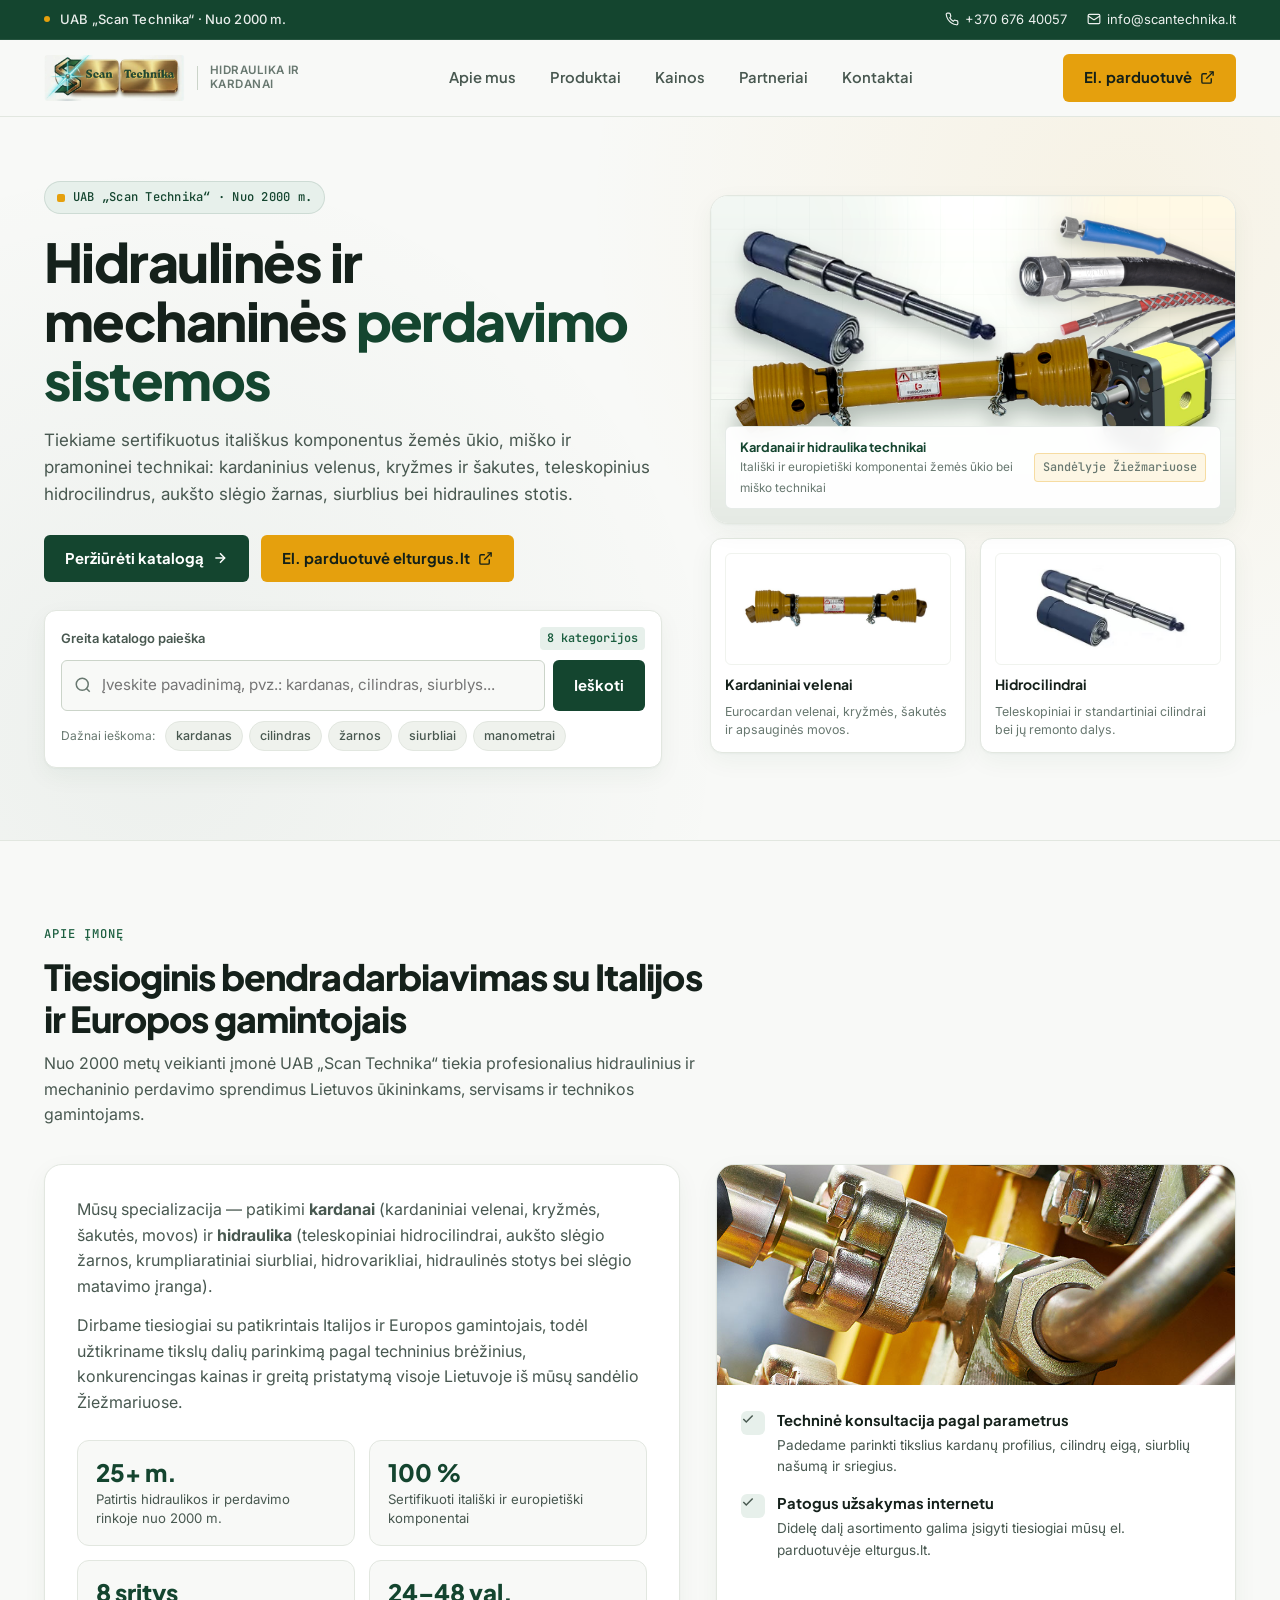
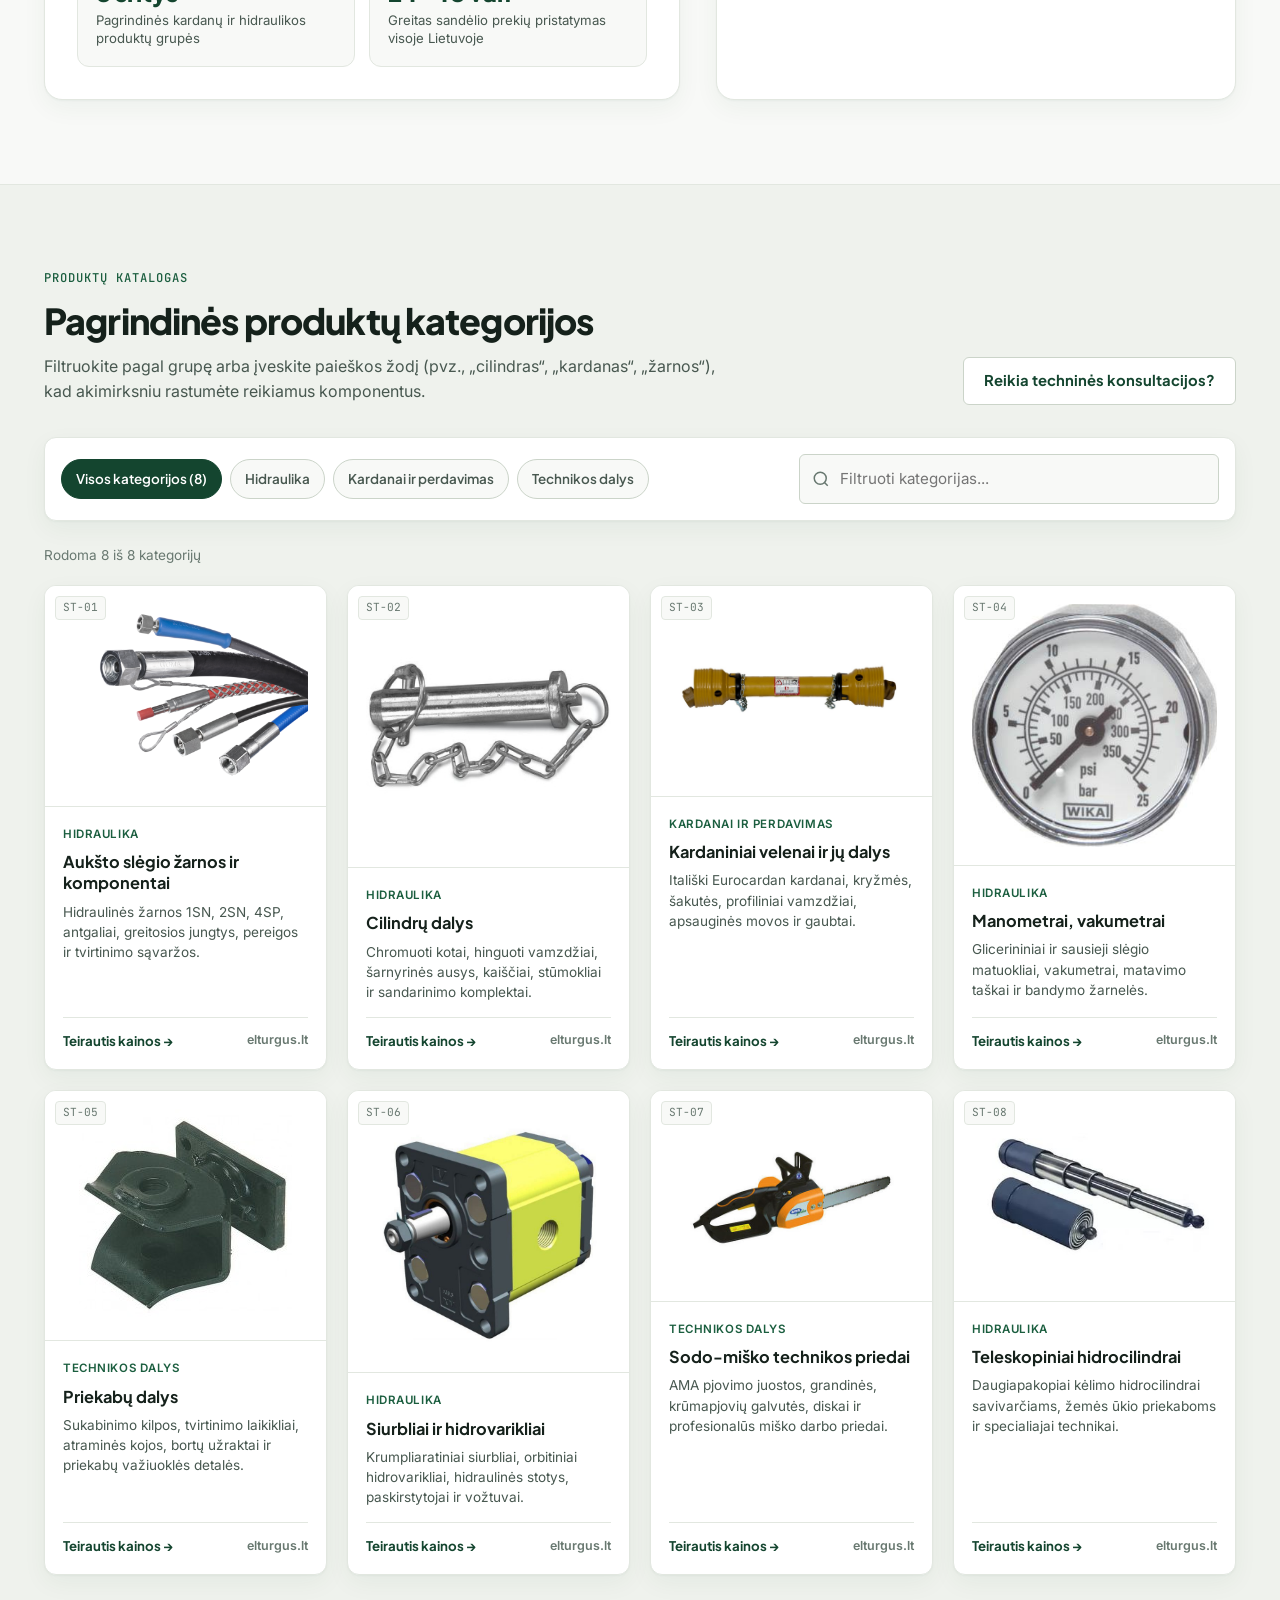
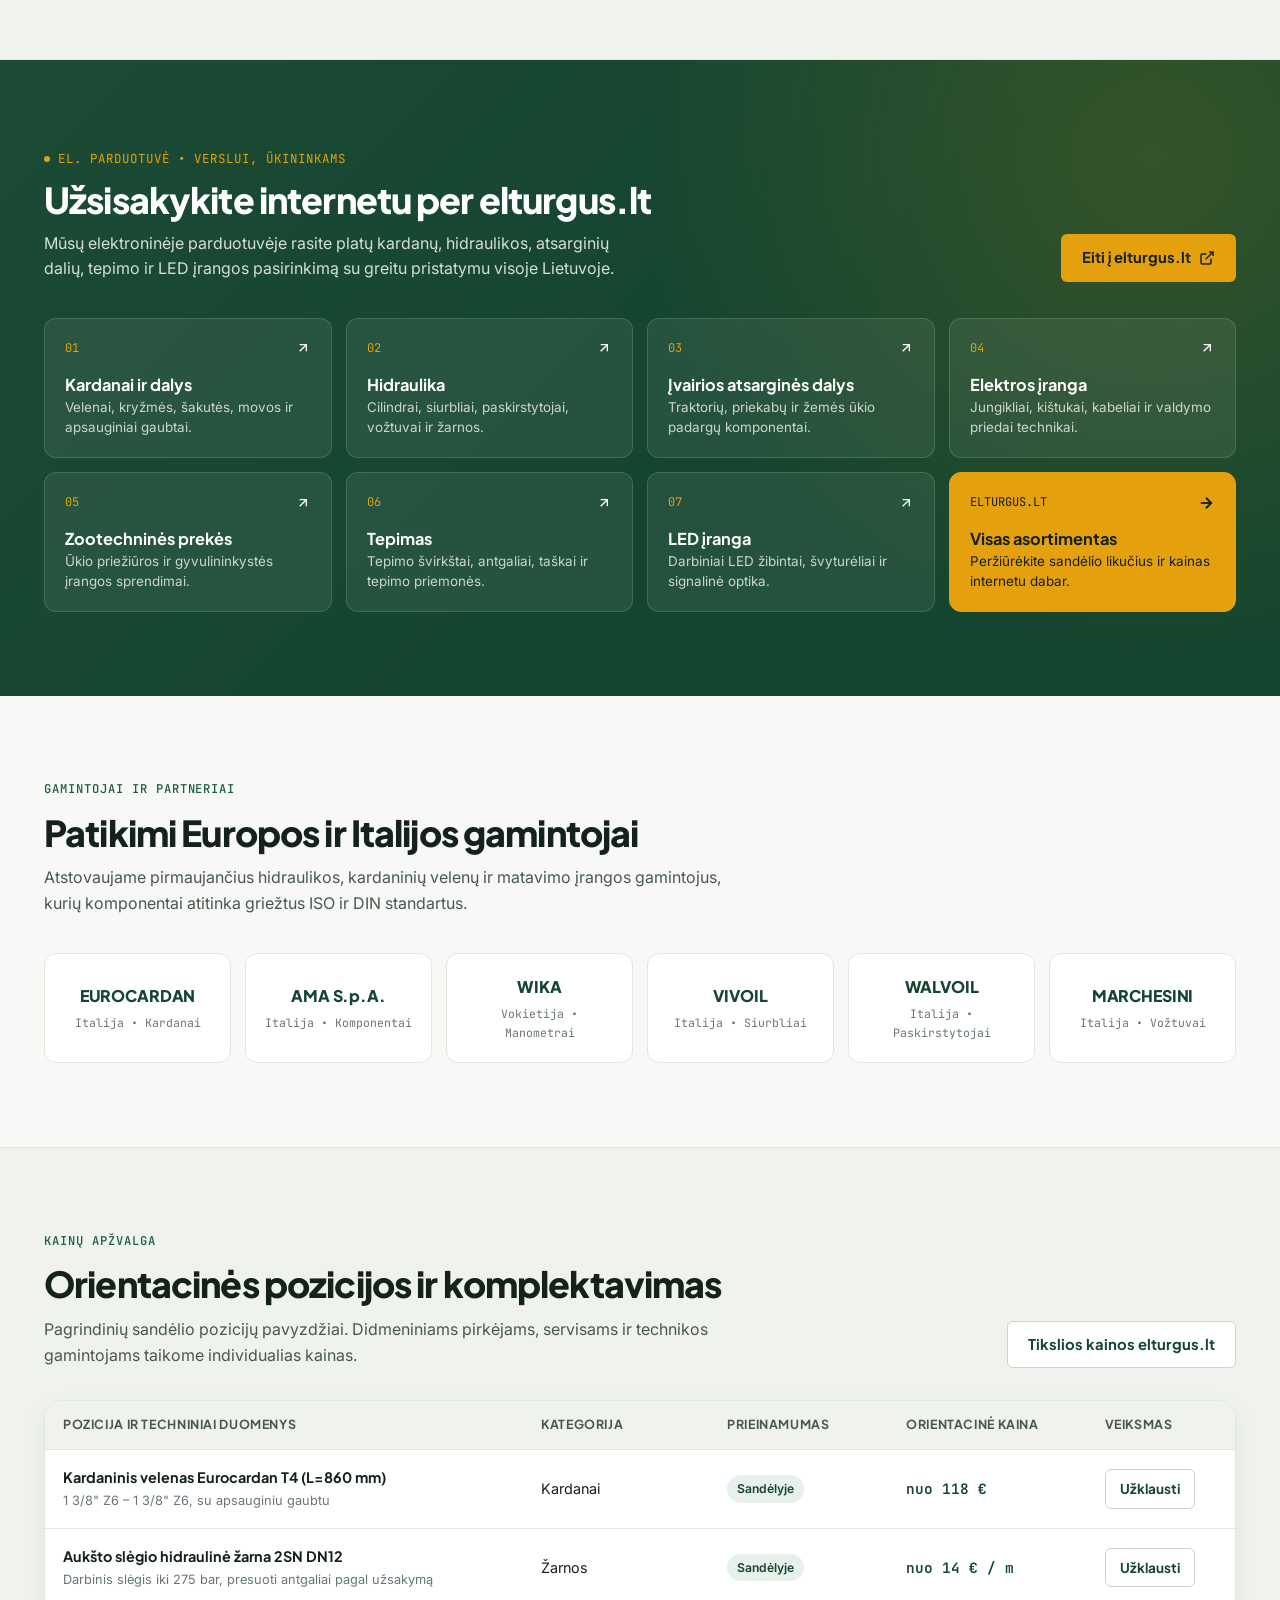
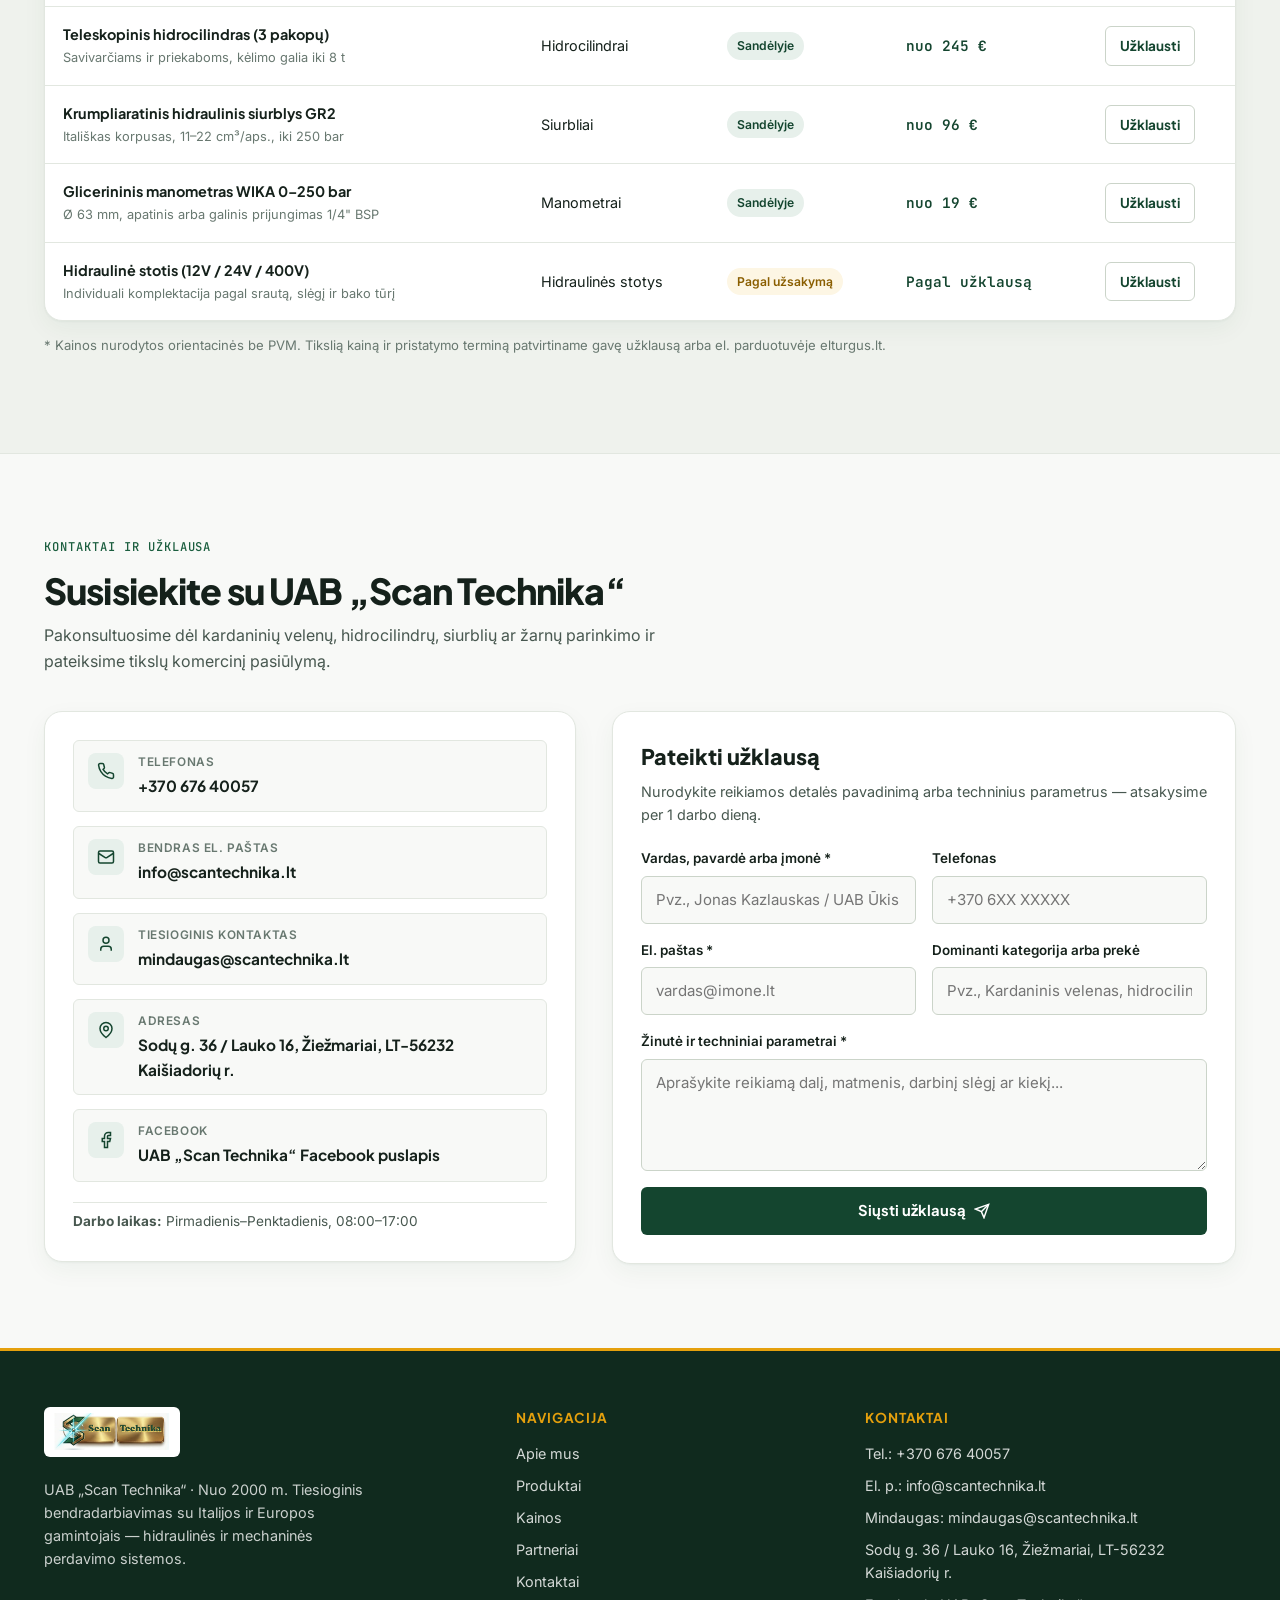
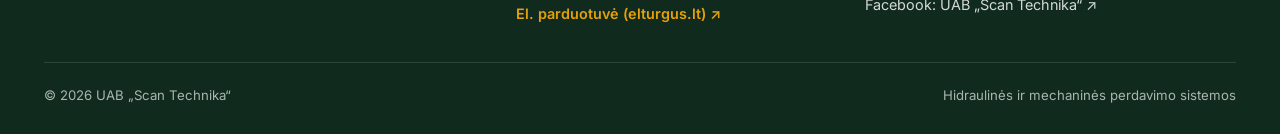
==== commit bb37b68f: "Update Variant 2 per client feedback + add 3 hero options and 3 vector SVG logos" ====
--- a/variant-2-nordic/index.html
+++ b/variant-2-nordic/index.html
@@ -4,7 +4,7 @@
   <meta charset="UTF-8" />
   <meta name="viewport" content="width=device-width, initial-scale=1.0" />
   <title>UAB „Scan Technika“ — Hidraulinės ir mechaninės perdavimo sistemos</title>
-  <meta name="description" content="UAB „Scan Technika“ — Danijos–Lietuvos kapitalo įmonė nuo 2000 m. Itališki hidraulikos komponentai, kardaniniai velenai, hidrocilindrai, aukšto slėgio žarnos ir siurbliai." />
+  <meta name="description" content="UAB „Scan Technika“ · Nuo 2000 m. Tiesioginis bendradarbiavimas su Italijos ir Europos gamintojais: hidraulikos komponentai, kardaniniai velenai, hidrocilindrai, aukšto slėgio žarnos ir siurbliai." />
   <link rel="preconnect" href="https://fonts.googleapis.com" />
   <link rel="preconnect" href="https://fonts.gstatic.com" crossorigin />
   <link href="https://fonts.googleapis.com/css2?family=Inter:wght@400;500;600&family=JetBrains+Mono:wght@400;500&family=Plus+Jakarta+Sans:wght@500;600;700;800&display=swap" rel="stylesheet" />
@@ -172,9 +172,11 @@
     }
 
     .brand img {
-      height: 36px;
+      height: 46px;
       width: auto;
       object-fit: contain;
+      mix-blend-mode: multiply;
+      border-radius: 4px;
     }
 
     .brand-divider {
@@ -1635,14 +1637,15 @@
     .footer-logo-wrap {
       display: inline-block;
       background: #FFFFFF;
-      padding: 8px 14px;
+      padding: 6px 10px;
       border-radius: var(--radius-sm);
       margin-bottom: 14px;
     }
 
     .footer-logo-wrap img {
-      height: 30px;
+      height: 38px;
       width: auto;
+      object-fit: contain;
     }
 
     .footer-heading {
@@ -1715,7 +1718,7 @@
     <div class="container topbar-inner">
       <div class="topbar-heritage">
         <span class="topbar-dot" aria-hidden="true"></span>
-        <span>UAB „Scan Technika“ • Danijos–Lietuvos kapitalo įmonė nuo 2000 m.</span>
+        <span>UAB „Scan Technika“ · Nuo 2000 m.</span>
       </div>
       <div class="topbar-contacts">
         <a class="topbar-link" href="tel:+37067640057">
@@ -1734,7 +1737,7 @@
   <header class="site-header">
     <div class="container header-inner">
       <a href="#" class="brand" aria-label="UAB Scan Technika pradžia">
-        <img src="assets/logo.png" alt="UAB Scan Technika logotipas" width="160" height="36" />
+        <img src="assets/logo-new.png" alt="UAB Scan Technika logotipas" width="141" height="46" />
         <span class="brand-divider" aria-hidden="true"></span>
         <span class="brand-sub">Hidraulika ir<br />kardanai</span>
       </a>
@@ -1789,7 +1792,7 @@
         <div>
           <div class="eyebrow">
             <span class="eyebrow-bar" aria-hidden="true"></span>
-            <span>Danijos–Lietuvos kapitalo įmonė • Nuo 2000 m.</span>
+            <span>UAB „Scan Technika“ · Nuo 2000 m.</span>
           </div>
           <h1>Hidraulinės ir mechaninės <span>perdavimo sistemos</span></h1>
           <p class="hero-lead">
@@ -1837,16 +1840,16 @@
           </div>
         </div>
 
-        <!-- Daylight Nordic Industrial Editorial Showcase -->
+        <!-- Bright Industrial Editorial Showcase -->
         <div class="hero-visual">
           <div class="hero-photo-main">
-            <img src="assets/hero-hydraulics.jpg" alt="Preciziniai hidrauliniai mazgai ir jungtys" />
+            <img src="assets/hero-kardanai-hidraulika.png" alt="Kardaniniai velenai ir hidrocilindrai žemės ūkio bei miško technikai" />
             <div class="hero-photo-caption">
               <div>
-                <strong>Hidraulinės sistemos ir stotys</strong>
-                <span>Itališki komponentai iki 350 bar darbinio slėgio</span>
+                <strong>Kardanai ir hidraulika technikai</strong>
+                <span>Itališki ir europietiški komponentai žemės ūkio bei miško technikai</span>
               </div>
-              <span class="hero-badge-mono">ISO / DIN</span>
+              <span class="hero-badge-mono">Sandėlyje Žiežmariuose</span>
             </div>
           </div>
 
@@ -1874,9 +1877,9 @@
       <div class="container">
         <div class="section-header">
           <span class="section-kicker">Apie įmonę</span>
-          <h2 class="section-title">Skandinaviškas patikimumas ir itališkos inžinerijos tikslumas</h2>
+          <h2 class="section-title">Tiesioginis bendradarbiavimas su Italijos ir Europos gamintojais</h2>
           <p class="section-desc">
-            Nuo 2000 metų veikianti Danijos–Lietuvos kapitalo įmonė UAB „Scan Technika“ tiekia profesionalius hidraulinius ir mechaninio perdavimo sprendimus Lietuvos ūkininkams, servisams ir technikos gamintojams.
+            Nuo 2000 metų veikianti įmonė UAB „Scan Technika“ tiekia profesionalius hidraulinius ir mechaninio perdavimo sprendimus Lietuvos ūkininkams, servisams ir technikos gamintojams.
           </p>
         </div>
 
@@ -2451,7 +2454,7 @@
                 </span>
                 <div>
                   <div class="contact-row-label">Facebook</div>
-                  <a class="contact-row-val" href="https://www.facebook.com/mindaugas.simkunas" target="_blank" rel="noopener noreferrer">facebook.com/mindaugas.simkunas</a>
+                  <a class="contact-row-val" href="https://www.facebook.com/profile.php?id=100064402370947" target="_blank" rel="noopener noreferrer">UAB „Scan Technika“ Facebook puslapis</a>
                 </div>
               </div>
             </div>
@@ -2517,10 +2520,10 @@
       <div class="footer-grid">
         <div>
           <div class="footer-logo-wrap">
-            <img src="assets/logo.png" alt="UAB Scan Technika" width="140" height="30" />
+            <img src="assets/logo-new.png" alt="UAB Scan Technika" width="116" height="38" />
           </div>
           <p style="margin: 0 0 12px; font-size: 0.9rem; max-width: 38ch; color: rgba(255,255,255,0.78);">
-            UAB „Scan Technika“ — Danijos–Lietuvos kapitalo įmonė nuo 2000 m. Hidraulinės ir mechaninės perdavimo sistemos iš Italijos ir Europos gamintojų.
+            UAB „Scan Technika“ · Nuo 2000 m. Tiesioginis bendradarbiavimas su Italijos ir Europos gamintojais — hidraulinės ir mechaninės perdavimo sistemos.
           </p>
         </div>
 
@@ -2543,7 +2546,7 @@
             <li><a href="mailto:info@scantechnika.lt">El. p.: info@scantechnika.lt</a></li>
             <li><a href="mailto:mindaugas@scantechnika.lt">Mindaugas: mindaugas@scantechnika.lt</a></li>
             <li>Sodų g. 36 / Lauko 16, Žiežmariai, LT-56232 Kaišiadorių r.</li>
-            <li><a href="https://www.facebook.com/mindaugas.simkunas" target="_blank" rel="noopener noreferrer">Facebook: mindaugas.simkunas ↗</a></li>
+            <li><a href="https://www.facebook.com/profile.php?id=100064402370947" target="_blank" rel="noopener noreferrer">Facebook: UAB „Scan Technika“ ↗</a></li>
           </ul>
         </div>
       </div>
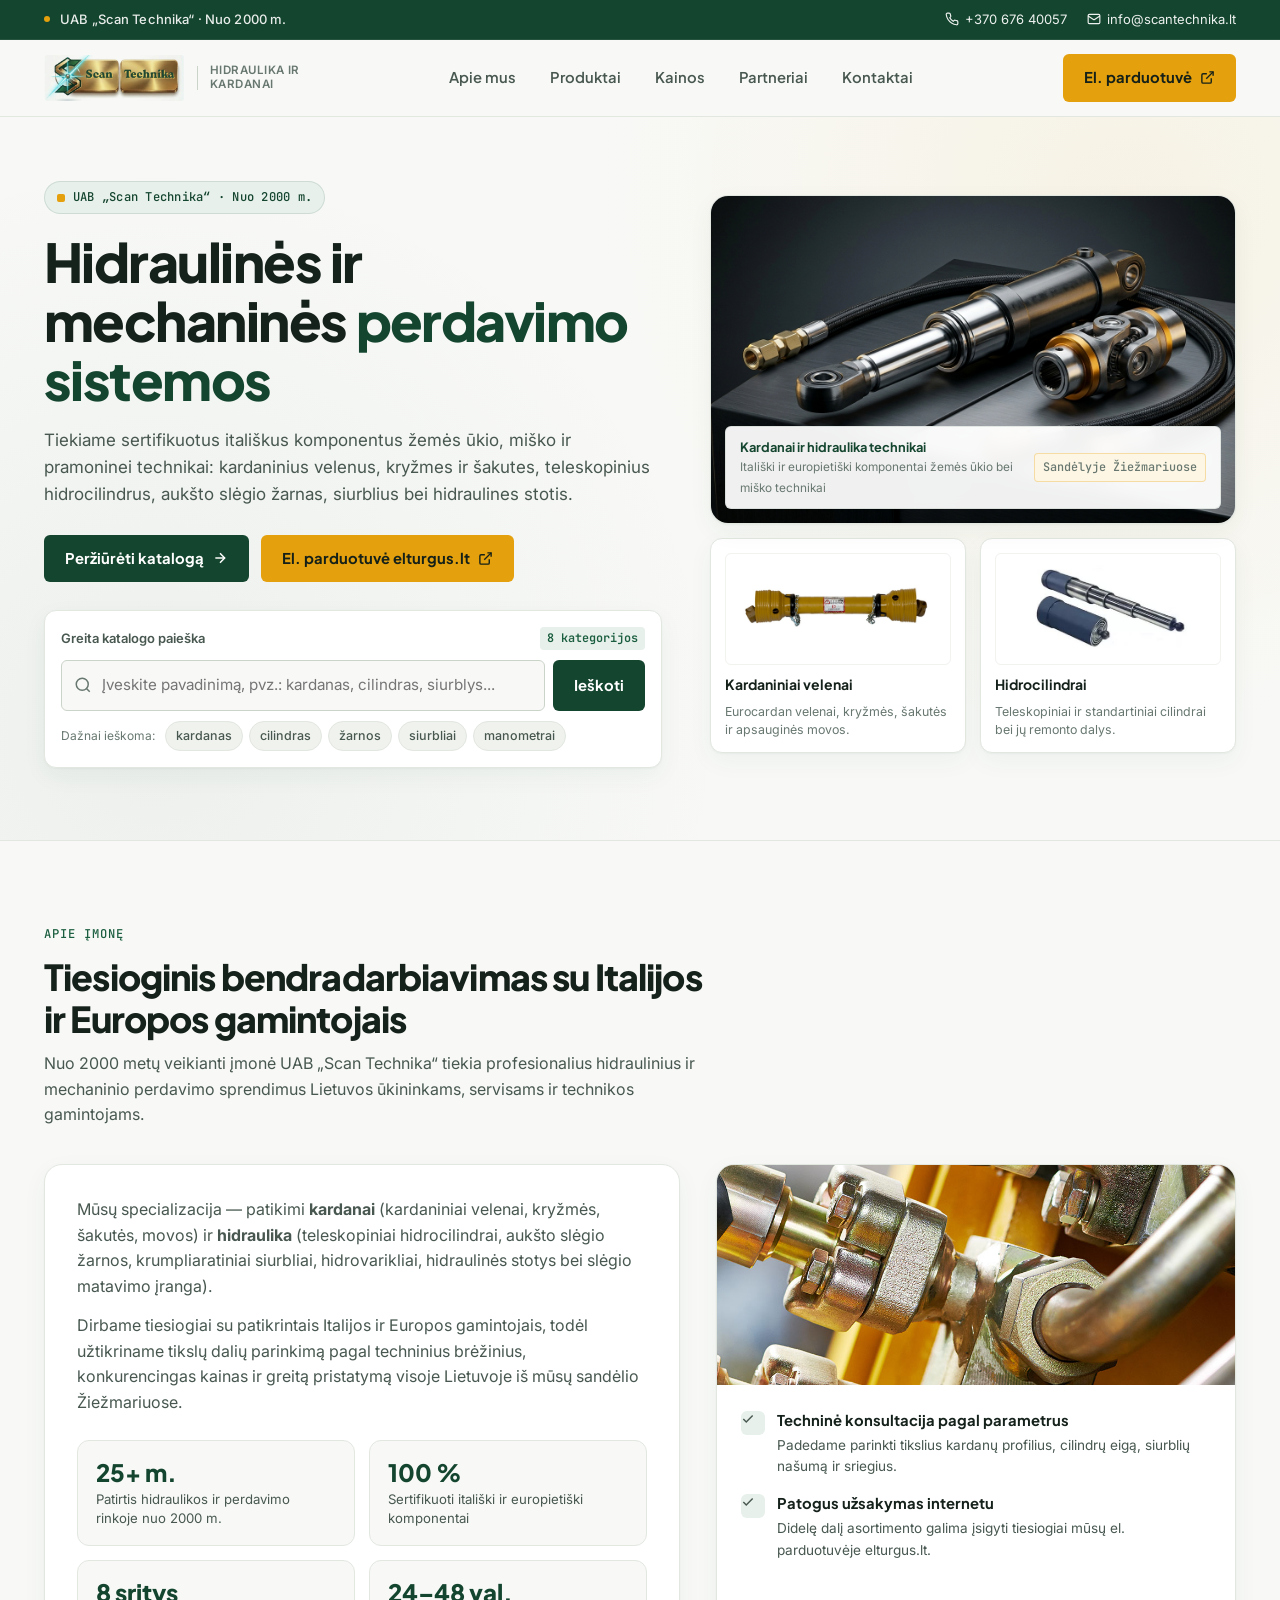
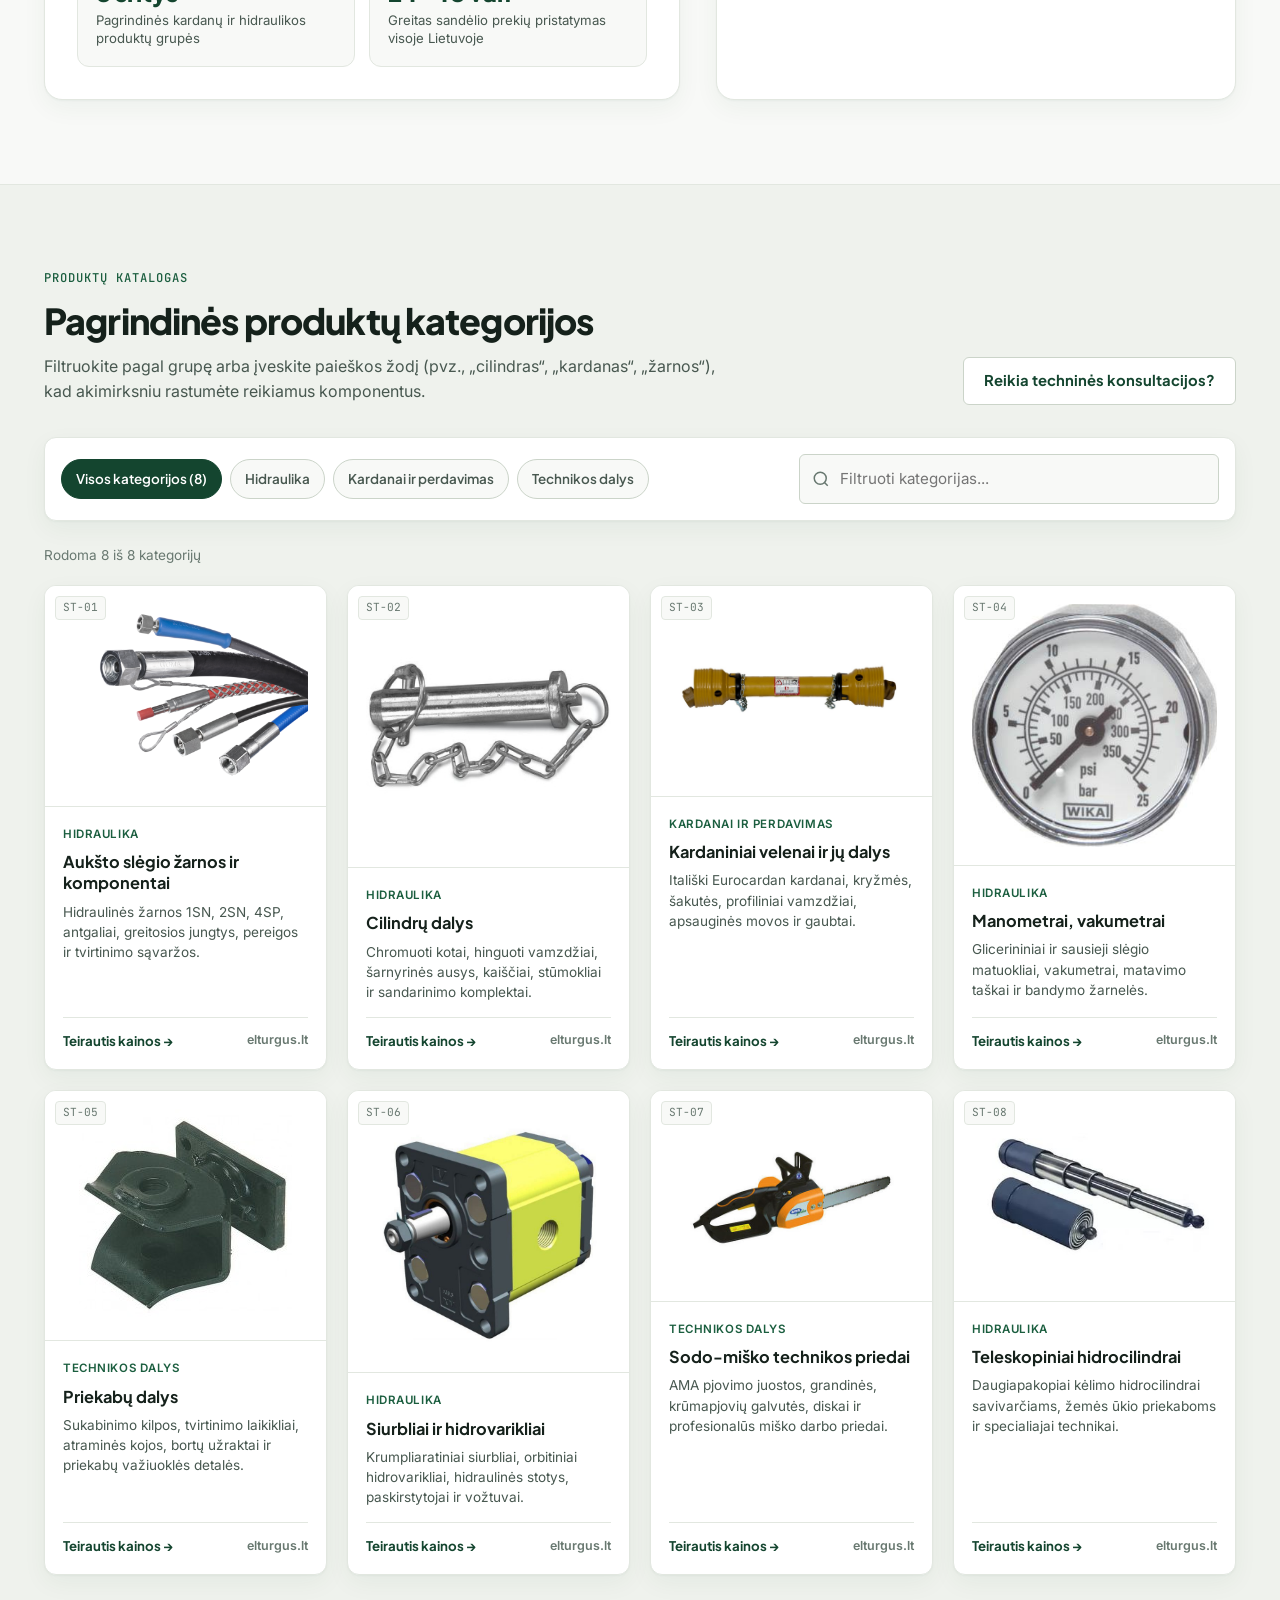
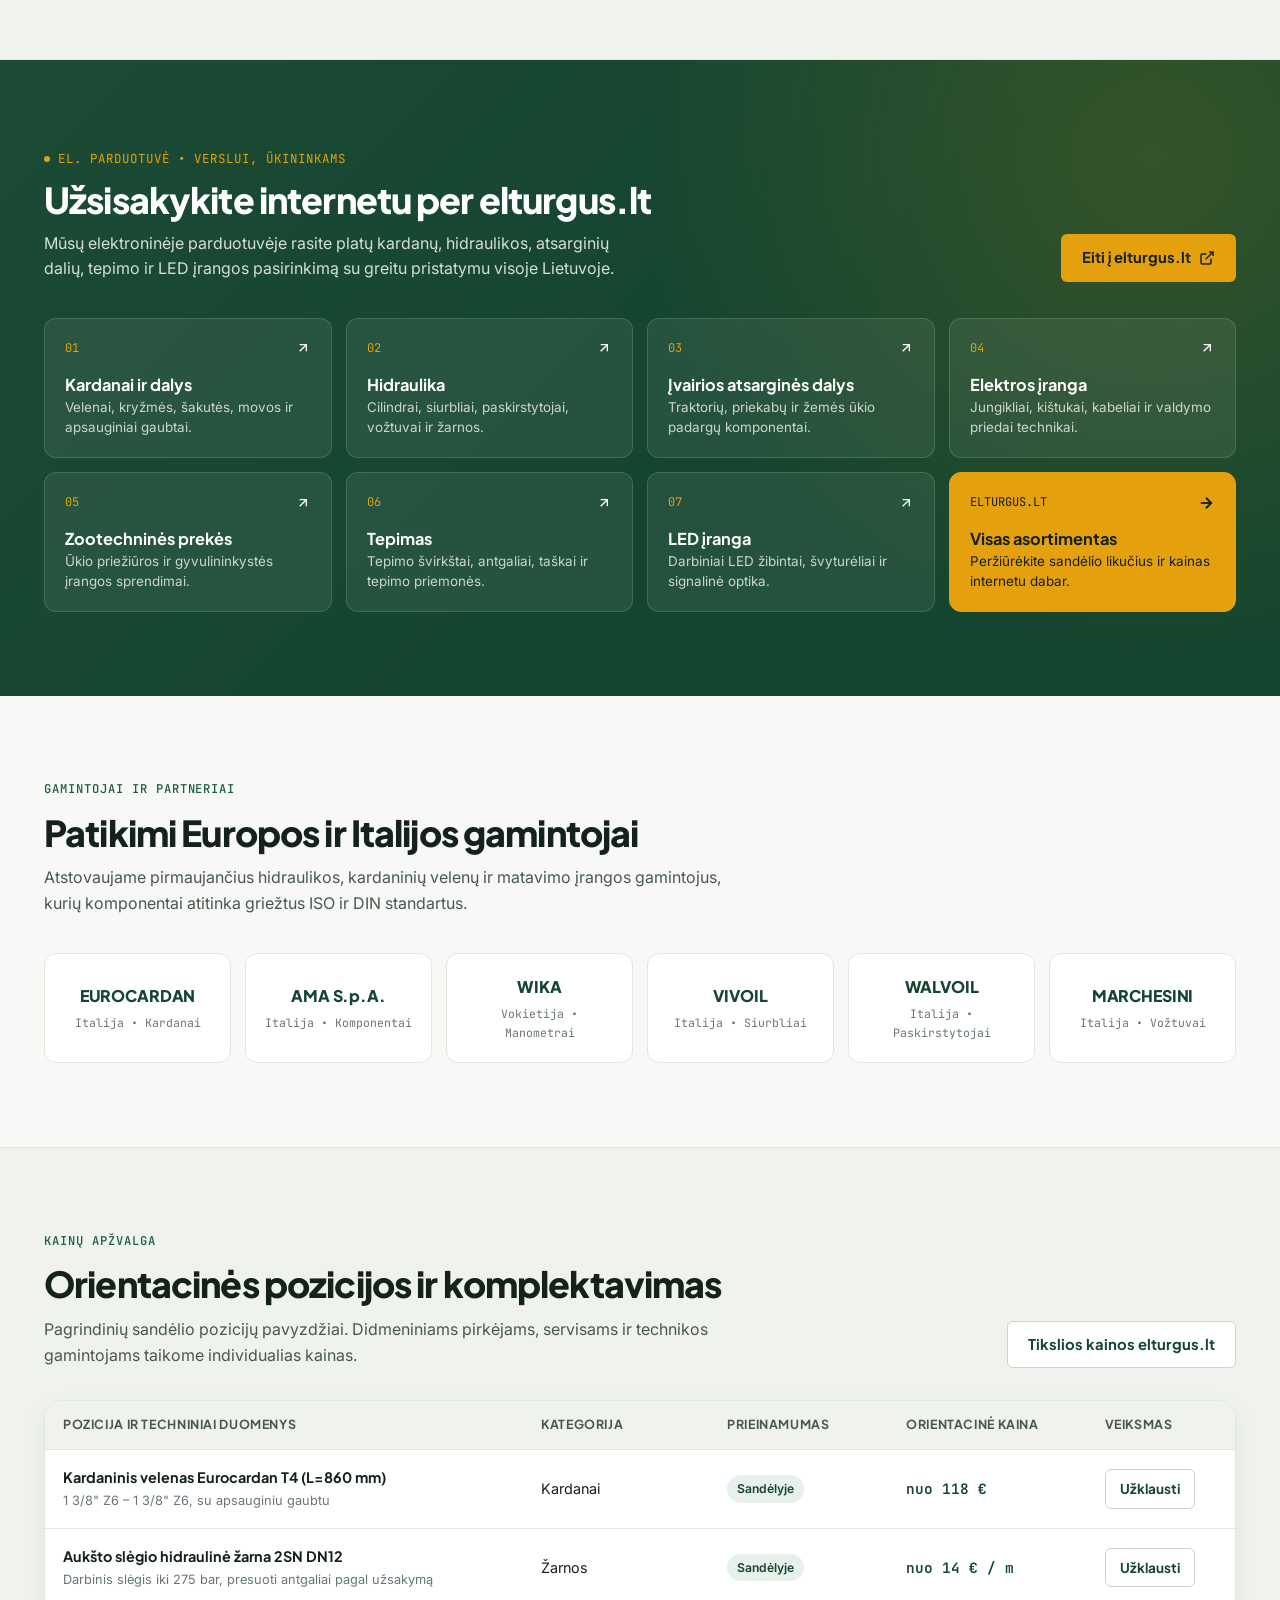
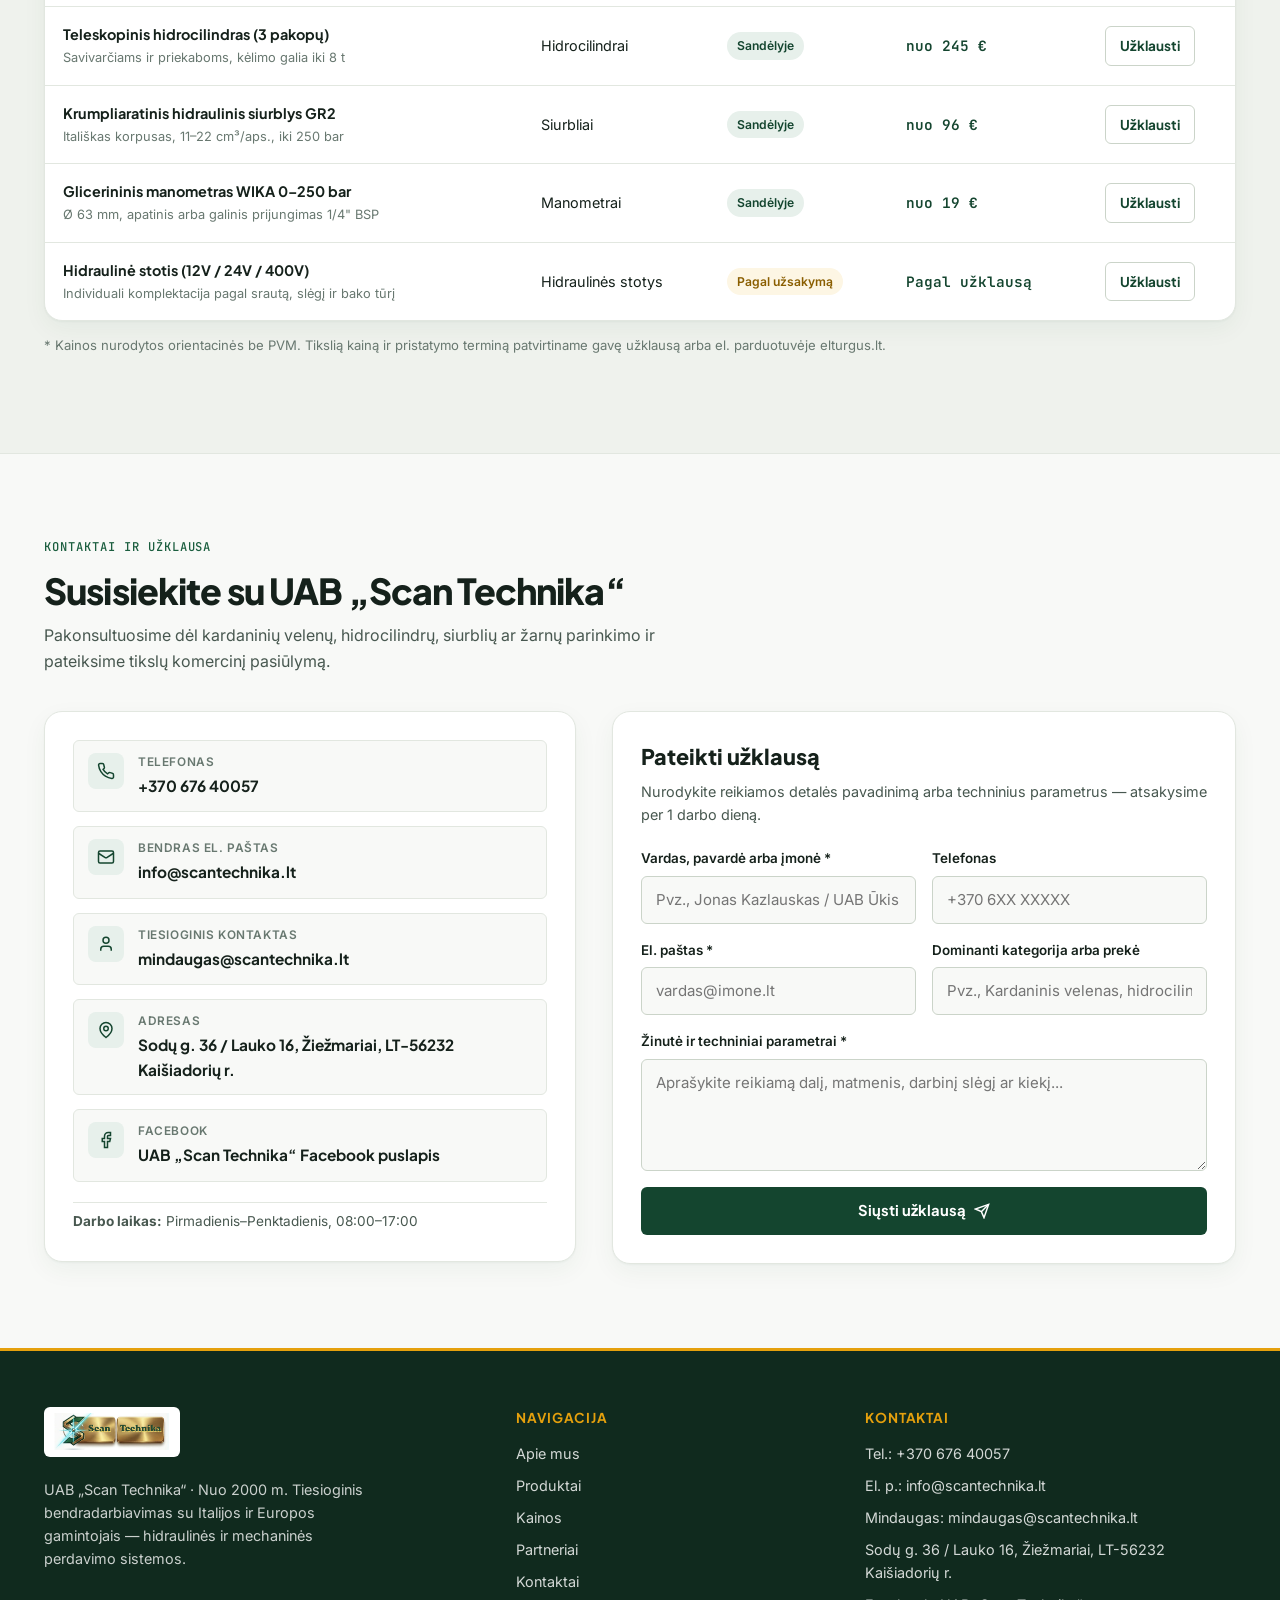
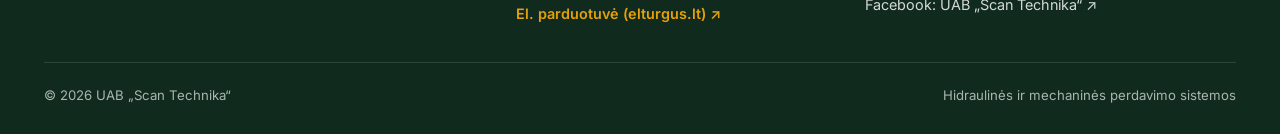
==== commit d02e4929: "Upgrade all 3 hero photos to campaign-grade + add cyan starburst flare to all 3 vector SVG logos" ====
--- a/variant-2-nordic/index.html
+++ b/variant-2-nordic/index.html
@@ -1843,7 +1843,7 @@
         <!-- Bright Industrial Editorial Showcase -->
         <div class="hero-visual">
           <div class="hero-photo-main">
-            <img src="assets/hero-kardanai-hidraulika.png" alt="Kardaniniai velenai ir hidrocilindrai žemės ūkio bei miško technikai" />
+            <img src="assets/hero-kardanai-hidraulika.jpg" alt="Kardaniniai velenai ir hidrocilindrai žemės ūkio bei miško technikai" />
             <div class="hero-photo-caption">
               <div>
                 <strong>Kardanai ir hidraulika technikai</strong>
